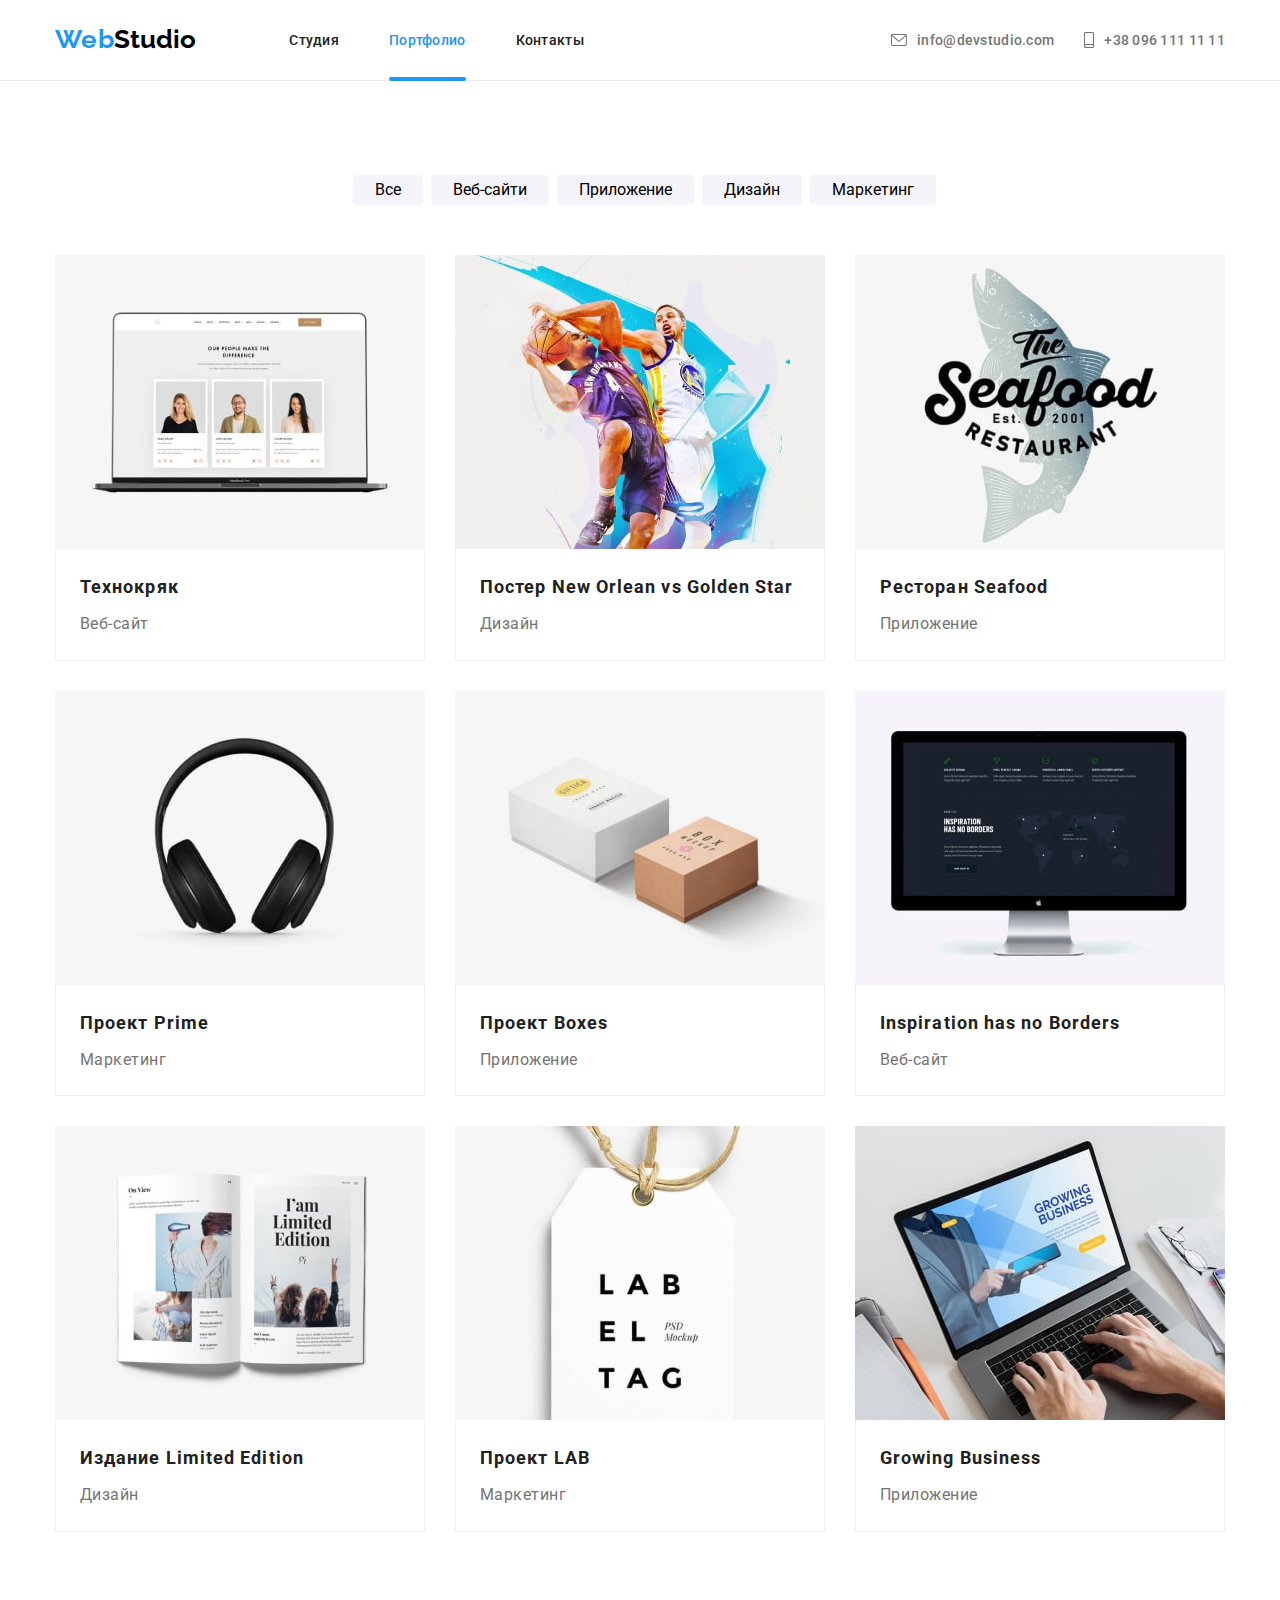
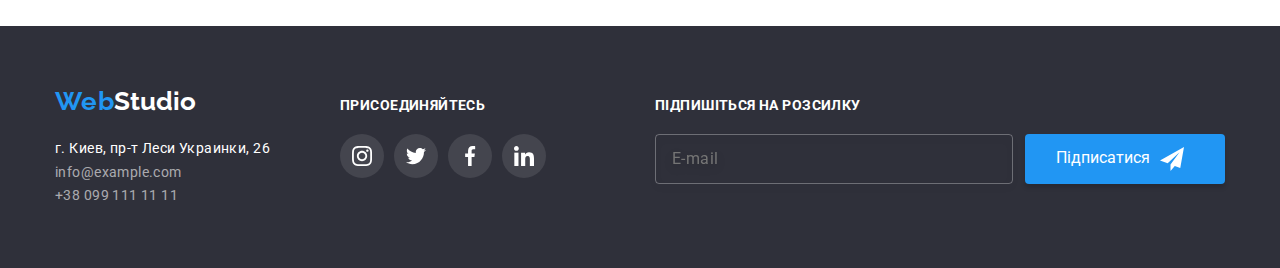
==== portfolio.html @ 8eb4cc72 "7.0" ====
<!DOCTYPE html>
<html lang="en">
  <head>
    <meta charset="UTF-8" />
    <meta http-equiv="X-UA-Compatible" content="IE=edge" />
    <meta name="viewport" content="width=device-width, initial-scale=1.0" />
    <title>Document</title>
    <link
      rel="stylesheet"
      href="https://cdnjs.cloudflare.com/ajax/libs/modern-normalize/1.0.0/modern-normalize.min.css"
    />
    <link rel="stylesheet" href="css/styles.css" />
    <link rel="preconnect" href="https://fonts.googleapis.com" />
    <link rel="preconnect" href="https://fonts.gstatic.com" crossorigin />
    <link
      href="https://fonts.googleapis.com/css2?family=Raleway:wght@700&family=Roboto:wght@400;500;700;900&display=swap"
      rel="stylesheet"
    />
  </head>

  <body>
    <header class="header">
      <div class="header__container header-liner">
        <nav class="nav">
          <a class="logo" href="#"><span class="logo-akcent">Web</span>Studio</a>
          <ul class="nav-list list">
            <li><a class="nav-link" href="./index.html">Студия</a></li>
            <li><a class="nav-link active current" href="./portfolio.html">Портфолио</a></li>
            <li><a class="nav-link" href="">Контакты</a></li>
          </ul>
        </nav>
        <ul class="contact-list">
          <li class="contact-item">
            <a class="contact-link" href="mailto:info@devstudio.com">
              <svg class="contact-icon" width="16" height="12">
                <use href="./images/icons.svg#icon-envelope-hover"></use>
              </svg>
              info@devstudio.com</a
            >
          </li>
          <li class="contact-item">
            <a class="contact-link" href="tel:+380961111111">
              <svg class="contact-icon" width="10" height="16">
                <use href="./images/icons.svg#icon-smartphone"></use>
              </svg>
              +38 096 111 11 11</a
            >
          </li>
        </ul>
      </div>
    </header>
    <main>
      <section class="section">
        <div class="container">
          <ul class="filter">
            <li class="filter-item">
              <button class="filter-btn" type="button">Все</button>
            </li>
            <li class="filter-item">
              <button class="filter-btn" type="button">Веб-сайти</button>
            </li>
            <li class="filter-item">
              <button class="filter-btn" type="button">Приложение</button>
            </li>
            <li class="filter-item">
              <button class="filter-btn" type="button">Дизайн</button>
            </li>
            <li class="filter-item">
              <button class="filter-btn" type="button">Маркетинг</button>
            </li>
          </ul>
          <ul class="portfolio card-set">
            <li class="portfolio-item">
              <a href="" class="portfolio-link">
                <div class="portfolio-photo">
                  <img src="./images/portfolio/port_img_1.jpg" alt="презентація на ноутбуці" width="370" height="294" />
                  <div class="portfolio-hover">
                    <p class="portfolio-hover-text">
                      Ресурс предлагает комплексные предложения с разным уровнем функционала и сервисов. Все это
                      позволит посетителю получить исчерпывающие сведения о компании или частном лице.
                    </p>
                  </div>
                </div>

                <div class="portfolio-text">
                  <h3 class="portfolio-title">Технокряк</h3>
                  <p class="portfolio-subtitle">Веб-сайт</p>
                </div>
              </a>
            </li>
            <li class="portfolio-item">
              <a href="" class="portfolio-link">
                <div class="portfolio-photo">
                  <img src="./images/portfolio/port_img_2.jpg" alt="постер" width="370" height="294" />
                  <div class="portfolio-hover">
                    <p class="portfolio-hover-text">
                      Ресурс предлагает комплексные предложения с разным уровнем функционала и сервисов. Все это
                      позволит посетителю получить исчерпывающие сведения о компании или частном лице.
                    </p>
                  </div>
                </div>
                <!-- <div class="portfolio-hover-text">
                  <p class="qwerty">Ресурс предлагает комплексные предложения с разным уровнем функционала и сервисов. 
                    Все это позволит посетителю получить исчерпывающие сведения о компании или частном лице.
                  </p>
                </div> -->
                <div class="portfolio-text">
                  <h3 class="portfolio-title">Постер New Orlean vs Golden Star</h3>
                  <p class="portfolio-subtitle">Дизайн</p>
                </div>
              </a>
            </li>
            <li class="portfolio-item">
              <a href="" class="portfolio-link">
                <div class="portfolio-photo">
                  <img src="./images/portfolio/port_img_3.jpg" alt="ресторан" width="370" height="294" />
                  <div class="portfolio-hover">
                    <p class="portfolio-hover-text">
                      Ресурс предлагает комплексные предложения с разным уровнем функционала и сервисов. Все это
                      позволит посетителю получить исчерпывающие сведения о компании или частном лице.
                    </p>
                  </div>
                </div>
                <div class="portfolio-text">
                  <h3 class="portfolio-title">Ресторан Seafood</h3>
                  <p class="portfolio-subtitle">Приложение</p>
                </div>
              </a>
            </li>
            <li class="portfolio-item">
              <a href="" class="portfolio-link">
                <div class="portfolio-photo">
                  <img src="./images/portfolio/port_img_4.jpg" alt="наушніки" width="370" height="294" />
                  <div class="portfolio-hover">
                    <p class="portfolio-hover-text">
                      Ресурс предлагает комплексные предложения с разным уровнем функционала и сервисов. Все это
                      позволит посетителю получить исчерпывающие сведения о компании или частном лице.
                    </p>
                  </div>
                </div>
                <div class="portfolio-text">
                  <h3 class="portfolio-title">Проект Prime</h3>
                  <p class="portfolio-subtitle">Маркетинг</p>
                </div>
              </a>
            </li>
            <li class="portfolio-item">
              <a href="" class="portfolio-link">
                <div class="portfolio-photo">
                  <img src="./images/portfolio/port_img_5.jpg" alt="проект" width="370" height="294" />
                  <div class="portfolio-hover">
                    <p class="portfolio-hover-text">
                      Ресурс предлагает комплексные предложения с разным уровнем функционала и сервисов. Все это
                      позволит посетителю получить исчерпывающие сведения о компании или частном лице.
                    </p>
                  </div>
                </div>
                <div class="portfolio-text">
                  <h3 class="portfolio-title">Проект Boxes</h3>
                  <p class="portfolio-subtitle">Приложение</p>
                </div>
              </a>
            </li>
            <li class="portfolio-item">
              <a href="" class="portfolio-link">
                <div class="portfolio-photo">
                  <img src="./images/portfolio/port_img_6.jpg" alt="монітор" width="370" height="294" />
                  <div class="portfolio-hover">
                    <p class="portfolio-hover-text">
                      Ресурс предлагает комплексные предложения с разным уровнем функционала и сервисов. Все это
                      позволит посетителю получить исчерпывающие сведения о компании или частном лице.
                    </p>
                  </div>
                </div>
                <div class="portfolio-text">
                  <h3 class="portfolio-title">Inspiration has no Borders</h3>
                  <p class="portfolio-subtitle">Веб-сайт</p>
                </div>
              </a>
            </li>
            <li class="portfolio-item">
              <a href="" class="portfolio-link">
                <div class="portfolio-photo">
                  <img src="./images/portfolio/port_img_7.jpg" alt="книга" width="370" height="294" />
                  <div class="portfolio-hover">
                    <p class="portfolio-hover-text">
                      Ресурс предлагает комплексные предложения с разным уровнем функционала и сервисов. Все это
                      позволит посетителю получить исчерпывающие сведения о компании или частном лице.
                    </p>
                  </div>
                </div>
                <div class="portfolio-text">
                  <h3 class="portfolio-title">Издание Limited Edition</h3>
                  <p class="portfolio-subtitle">Дизайн</p>
                </div>
              </a>
            </li>
            <li class="portfolio-item">
              <a href="" class="portfolio-link">
                <div class="portfolio-photo">
                  <img src="./images/portfolio/port_img_8.jpg" alt="ярлик" width="370" height="294" />
                  <div class="portfolio-hover">
                    <p class="portfolio-hover-text">
                      Ресурс предлагает комплексные предложения с разным уровнем функционала и сервисов. Все это
                      позволит посетителю получить исчерпывающие сведения о компании или частном лице.
                    </p>
                  </div>
                </div>
                <div class="portfolio-text">
                  <h3 class="portfolio-title">Проект LAB</h3>
                  <p class="portfolio-subtitle">Маркетинг</p>
                </div>
              </a>
            </li>
            <li class="portfolio-item">
              <a href="" class="portfolio-link">
                <div class="portfolio-photo">
                  <img src="./images/portfolio/port_img_9.jpg" alt="друкує на ноутбуці" width="370" height="294" />
                  <div class="portfolio-hover">
                    <p class="portfolio-hover-text">
                      Ресурс предлагает комплексные предложения с разным уровнем функционала и сервисов. Все это
                      позволит посетителю получить исчерпывающие сведения о компании или частном лице.
                    </p>
                  </div>
                </div>
                <div class="portfolio-text">
                  <h3 class="portfolio-title">Growing Business</h3>
                  <p class="portfolio-subtitle">Приложение</p>
                </div>
              </a>
            </li>
          </ul>
        </div>
      </section>
    </main>
    <footer class="footer">
      <div class="container footer-all">
        <div class="">
          <a class="logo logo-white" href="#"><span class="logo-akcent">Web</span>Studio</a>
          <address>
            <ul>
              <li>
                <a
                  class="footer-link"
                  target="_blank"
                  rel="noopener noreferrer"
                  href="https://www.google.com/maps/d/viewer?mid=10uSM3H-mIU3GznYo2szRIEphczw&hl=en_US&ll=50.42732700000001%2C30.538092&z=17"
                  >г. Киев, пр-т Леси Украинки, 26</a
                >
              </li>
              <li><a class="footer-link link-transparency" href="mailto:info@example.com">info@example.com</a></li>
              <li><a class="footer-link link-transparency" href="tel:+380991111111">+38 099 111 11 11</a></li>
            </ul>
          </address>
        </div>
        <div class="footer-soc">
          <h2 class="footer-soc-title">присоединяйтесь</h2>
          <ul class="team-soc-list">
            <li class="team-soc-item">
              <a href="" class="team-soc-link">
                <svg class="team-soc-icon icon-white" width="20" height="20">
                  <use href="./images/icons.svg#icon-team_logo_1"></use>
                </svg>
              </a>
            </li>
            <li class="team-soc-item">
              <a href="" class="team-soc-link">
                <svg class="team-soc-icon icon-white" width="20" height="20">
                  <use href="./images/icons.svg#icon-team_logo_2"></use>
                </svg>
              </a>
            </li>
            <li class="team-soc-item">
              <a href="" class="team-soc-link">
                <svg class="team-soc-icon icon-white" width="20" height="20">
                  <use href="./images/icons.svg#icon-team_logo_3"></use>
                </svg>
              </a>
            </li>
            <li class="team-soc-item">
              <a href="" class="team-soc-link">
                <svg class="team-soc-icon icon-white" width="20" height="20">
                  <use href="./images/icons.svg#icon-team_logo_4"></use>
                </svg>
              </a>
            </li>
          </ul>
        </div>
        <form class="form" action="submin">
          <div class="">
            <h2 class="footer-soc-title">Підпишіться на розсилку</h2>
            <input type="email" name="email" placeholder="E-mail" class="subscribe-email" />
          </div>
          <button type="submit" class="subscribe-btn">
            Підписатися
            <svg class="subscribe-icon" width="24" height="24">
              <use href="./images/icons.svg#icon-send"></use>
            </svg>
          </button>
        </form>
      </div>
    </footer>
  </body>
</html>
---- css/styles.css ----
:root {
  --main-text-color: #757575;
  --additional-text-color: #212121;
  --accent-color: #2196f3;
  --white: #ffffff;
  --card-gap: 30px;
  --card-item: 3;
  --transition: 250ms cubic-bezier(0.4, 0, 0.2, 1);
}
* {
  box-sizing: border-box;
}
/* font-family: 'Raleway', sans-serif; */
/* font-family: 'Roboto', sans-serif; */
body,
html {
  font-family: "Roboto";
  background-color: #ffffff;
  color: var(--main-text-color);
  margin: 0;
  padding: 0;
}

button {
  cursor: pointer;
}

a {
  text-decoration: none;
  font-style: normal;
}

p,
h1,
h2,
h3,
h4,
h5,
h6,
ul {
  margin: 0;
  padding: 0;
}

ul {
  list-style: none;
}

img {
  display: block;
  min-width: 100px;
  height: auto;
}

.card-set {
  display: flex;
  flex-wrap: wrap;
  gap: var(--card-gap);
}

.logo {
  font-family: "Raleway", sans-serif;
  font-weight: 700;
  font-size: 26px;
  text-decoration: none;
  color: #000000;
}

.logo-akcent {
  font-family: "Raleway";
  font-weight: 700;
  font-size: 26px;
  line-height: 1.2;
  letter-spacing: 0.03em;
  color: var(--accent-color);
}

.logo-white {
  color: var(--white);
  margin-bottom: 20px;
  display: block;
}
.container {
  width: 1200px;
  margin: 0 auto;
  padding: 0 15px;
}
.header {
  border-bottom: 1px solid #ececec;
}
.header__container {
  width: 1200px;
  margin: 0 auto;
  padding: 0 15px;
  display: flex;
  justify-content: space-between;
  align-items: center;
}
/* .header-liner {
  width: auto;
  border: 1px solid #ececec;
} */
.nav {
  display: flex;
  align-items: center;
}

.nav-list {
  display: flex;
  justify-content: center;
  gap: 50px;
  margin-left: 93px;
}
.nav-indicator {
  position: absolute;
  bottom: 0;
  width: 48px;
  height: 4px;
  border-radius: 2px;
  background-color: #2196f3;
  opacity: 0;
}
.nav-item {
  position: relative;
  display: flex;
  justify-content: center;
}
.nav-link {
  font-weight: 500;
  font-size: 14px;
  line-height: 1.15;
  letter-spacing: 0.02em;
  color: var(--additional-text-color);
  padding: 32px 0;
  display: flex;
  transition: color 250ms cubic-bezier(0.4, 0, 0.2, 1);
  position: relative;
}
.current::after {
  content: "";
  position: absolute;
  bottom: -1px;
  left: 0;
  width: 100%;
  height: 4px;

  background-color: var(--accent-color);
  border-radius: 2px;
}

/* transition: background 2500ms cubic-bezier(0.4, 0, 0.2, 1); */
/* .nav-link:hover, */
/* .nav-link:focus .nav-indicator {
}
.nav-item:focus .nav-indicator {
  background: red;
} */
/* .nav-item:hover .nav-indicator {
  opacity: 1;
  transition: opacity 2500ms cubic-bezier(0.4, 0, 0.2, 1);
} */

.contact-list {
  display: flex;
  justify-content: flex-end;
  gap: var(--card-gap);
}
/* .contact {
  display: flex;
} */
.benefits-list {
  display: flex;
  justify-content: space-between;
  /* margin-bottom: 94px; */
}
.section {
  padding: 94px 0;
}
.benefits-item {
  width: 270px;
  /* height: 101px; */
}
.contact-link {
  font-weight: 500;
  font-size: 14px;
  line-height: 1.15;
  letter-spacing: 0.02em;
  color: var(--main-text-color);
  padding: 32px 0;
  display: flex;
  align-items: center;
  transition: color 250ms cubic-bezier(0.4, 0, 0.2, 1);
}
.contact-icon {
  fill: #757575;
  margin-right: 10px;
  transition: fill 250ms cubic-bezier(0.4, 0, 0.2, 1);
}
.contact-item {
  display: flex;
  align-items: center;
}
.active {
  color: var(--accent-color);
  opacity: 1;
}
.contact-link:hover,
.contact-link:focus {
  color: var(--accent-color);
}
.contact-link:hover .contact-icon,
.contact-link:focus .contact-icon {
  fill: var(--accent-color);
}
.nav-link:hover,
.nav-link:focus,
.footer-link:hover,
.footer-link:focus {
  color: var(--accent-color);
}

.button {
  background-color: var(--accent-color);
  color: var(--white);
  font-style: normal;
  font-weight: 700;
  font-size: 16px;
  line-height: 1.9;
  align-items: center;
  text-align: center;
  letter-spacing: 0.06em;
  border-radius: 4px;
  border: 0;
  margin: 0 auto;
  padding: 10px 32px;
  display: flex;
  transition: background-color 250ms cubic-bezier(0.4, 0, 0.2, 1);
}
.button:hover,
.button:focus {
  background-color: #188ce8;
}
.filter-btn {
  border: none;
  background-color: #f5f4fa;
  color: #000000;
  border-radius: 4px;
  font-size: 16px;
  padding: 6px 22px;
  transition: 250ms cubic-bezier(0.4, 0, 0.2, 1);
}
.filter-item:not(:last-child) {
  margin-right: 8px;
}
/* .filter-btn-active {
  border: none;
  background-color: var(--accent-color);
  color: var(--white);
  border-radius: 4px;
  font-size: 16px;
  padding: 6px 22px;
} */
.filter-btn:hover,
.filter-btn:focus {
  background-color: var(--accent-color);
  border: none;
  color: var(--white);
  box-shadow: 0px 3px 1px rgba(0, 0, 0, 0.1), 0px 1px 2px rgba(0, 0, 0, 0.08), 0px 2px 2px rgba(0, 0, 0, 0.12);
}
.hero {
  max-width: 1600px;
  height: 600px;
  margin-left: auto;
  margin-right: auto;
  /* background-color: #2f303a; */
  background-image: linear-gradient(rgba(47, 48, 58, 0.4), rgba(47, 48, 58, 0.4)), url(../images/hero.jpg);
  padding: 200px 0;
  background-repeat: no-repeat;
  background-position: center;
  background-size: cover;
}
.hero-title {
  font-weight: 900;
  font-size: 44px;
  line-height: 1.36;
  text-align: center;
  letter-spacing: 0.06em;
  text-transform: uppercase;
  color: var(--white);
  margin-bottom: 30px;
}
.filter {
  font-weight: 500;
  font-size: 16px;
  line-height: 1.62;
  letter-spacing: 0.03em;
  color: var(--additional-text-color);
  display: flex;
  justify-content: center;
  margin-left: 8px;
  margin-bottom: 50px;
}

.benefits-background {
  width: 270px;
  height: 120px;
  background-color: #f5f4fa;
  margin-bottom: 30px;
  display: flex;
  align-items: center;
  justify-content: center;
}

.title {
  font-weight: 700;
  font-size: 14px;
  line-height: 1.14;
  letter-spacing: 0.03em;
  text-transform: uppercase;
  color: var(--additional-text-color);
  margin-bottom: 10px;
}
.benefits-icon {
  display: flex;
  align-items: center;
  justify-content: center;
}
.benefits-list .text {
  /* font-weight: 400; */
  font-size: 14px;
  line-height: 1.71;
  letter-spacing: 0.03em;
  color: var(--main-text-color);
}
/* заголовки першої сторінки */
.team {
  background-color: #f5f4fa;
  /* padding: 94px 0; */
}
.description-list {
  justify-content: space-between;
}
.description {
  /* margin-bottom: 80px; */
  padding-top: 0;
}

.image-bloc {
  position: relative;
}
.description-subtitle {
  position: absolute;
  bottom: 0;
  width: 370px;
  height: 70px;
  background-color: rgb(47, 48, 58, 0.8);
  display: flex;
  justify-content: center;
  align-items: center;
}
.description-text {
  color: var(--white);
  font-weight: 700;
  font-size: 14px;
  line-height: 16px;
  letter-spacing: 0.03em;
  text-transform: uppercase;
}
.subtitle {
  font-weight: 700;
  font-size: 36px;
  line-height: 1.16;
  text-align: center;
  letter-spacing: 0.03em;
  color: var(--additional-text-color);
  margin-bottom: 50px;
}
.team-list {
  justify-content: center;
}
.team-item {
  width: 270px;
  box-shadow: 0px 1px 3px rgba(0, 0, 0, 0.12), 0px 1px 1px rgba(0, 0, 0, 0.14), 0px 2px 1px rgba(0, 0, 0, 0.2);
  border-radius: 0px 0px 4px 4px;
}
.team-text {
  background-color: #ffffff;
  padding: 30px 0;
  text-align: center;
  /* display: flex;
  flex-direction: column;
  align-items: center; */
}
.team-name {
  font-weight: 500;
  font-size: 16px;
  line-height: 1.19;
  letter-spacing: 0.03em;
  color: var(--additional-text-color);
  margin-bottom: 10px;
}
.team-member-decription {
  font-size: 16px;
  line-height: 1.19;
  letter-spacing: 0.03em;
  color: var(--main-text-color);
  margin-bottom: 16px;
}
.team-soc-list {
  display: flex;
  justify-content: center;
}
.team-soc-item + .team-soc-item {
  margin-left: 10px;
}
.team-soc-link {
  width: 44px;
  height: 44px;
  border-radius: 50%;
  background-color: #fff;
  display: flex;
  align-items: center;
  justify-content: center;
  transition: background-color 250ms cubic-bezier(0.4, 0, 0.2, 1);
}
.team-soc-icon {
  fill: #afb1b8;
  transition: fill 250ms cubic-bezier(0.4, 0, 0.2, 1);
}
.team-soc-link:hover,
.team-soc-link:focus {
  background-color: var(--accent-color);
}
.team-soc-link:hover .team-soc-icon,
.team-soc-link:focus .team-soc-icon {
  fill: #fff;
}
/* .client-link { */
/* width: 170px;
  height: 92px; */
/* border: 1px; */
/* background-color: tomato; */
/* display: flex;
  align-items: center;
  justify-content: center; */

.client-link {
  width: 170px;
  /* padding: 16px 32px; */
  height: 92px;
  border: 1px solid #afb1b8;
  border-radius: 4px;
  box-sizing: border-box;
  display: flex;
  align-items: center;
  justify-content: center;
  transition: border 250ms cubic-bezier(0.4, 0, 0.2, 1);
  /* transition-property: ; */
}

.client-list {
  display: flex;
  justify-content: center;
  align-content: center;
}

.client-icon {
  fill: #afb1b8;
  transition: fill 250ms cubic-bezier(0.4, 0, 0.2, 1);
}

.client-item + .client-item {
  margin-left: 30px;
}

.client-link:hover,
.client-link:focus {
  border: 1px solid var(--accent-color);
}
.client-link:hover .client-icon,
.client-link:focus .client-icon {
  fill: #2196f3;
}

.portfolio-item {
  width: 370px;
  /* transition: 250ms cubic-bezier(0.4, 0, 0.2, 1); */
}
.portfolio-link {
  display: block;
  transition: box-shadow 250ms cubic-bezier(0.4, 0, 0.2, 1);
}
.portfolio-photo {
  position: relative;
  overflow: hidden;
}
.portfolio-hover {
  position: absolute;
  transform: translateY(0px);
  width: 370px;
  height: 294px;
  background-color: rgba(33, 150, 243, 0.9);
  display: flex;
  align-items: center;
  text-align: center;
  transition: transform 250ms cubic-bezier(0.4, 0, 0.2, 1);
}
.portfolio-link:hover .portfolio-hover,
.portfolio-link:focus .portfolio-hover {
  transform: translateY(-294px);
}

.portfolio-link:hover,
.portfolio-link:focus {
  box-shadow: 0px 1px 1px rgba(0, 0, 0, 0.12), 0px 4px 4px rgba(0, 0, 0, 0.06), 1px 4px 6px rgba(0, 0, 0, 0.16);
}
/* .portfolio-hover {
  position: absolute;
  transform: translateY(294px);
  width: 370px;
  height: 294px;
  background-color: rgba(33, 150, 243, 0.9);
  display: flex;
  align-items: center;
  text-align: center;
  /* padding: 63px 24px; */
/* transition: transform 250ms cubic-bezier(0.4, 0, 0.2, 1);
}*/

.portfolio-hover-text {
  font-style: normal;
  font-weight: 400;
  font-size: 18px;
  line-height: 1.56;
  letter-spacing: 0.03em;
  color: #ffffff;
  position: absolute;
  /* top: 50%;
  left: 0%; */
  width: 100%;
  height: 294px;
  display: flex;
  justify-content: center;
  align-items: center;

  /* font-style: normal;
  font-weight: 400;
  font-size: 18px;
  line-height: 1.56;
  letter-spacing: 0.03em;
  position: absolute;
  top: 0%;
  left: 0%;
  width: 100%;
  height: 294px;
  display: flex;
  justify-content: center;
  align-items: center; */
}

.portfolio-text {
  background-color: #ffffff;
  padding: 20px 24px;
  /* display: flex;
  flex-direction: column; */
  border: 1px solid #eeeeee;
  border-top: none;
}
.portfolio-title {
  font-weight: 700;
  font-size: 18px;
  line-height: 2;
  letter-spacing: 0.06em;
  color: var(--additional-text-color);
  margin-bottom: 4px;
}
.portfolio-subtitle {
  font-size: 16px;
  line-height: 1.9;
  letter-spacing: 0.03em;
  color: var(--main-text-color);
}
.footer-link {
  color: var(--white);
  font-style: normal;
  font-size: 14px;
  line-height: 1.7;
  letter-spacing: 0.03em;
  transition: 250ms cubic-bezier(0.4, 0, 0.2, 1);
}

/* border : 1px solid #000000; */

.footer-all {
  display: flex;
  align-items: baseline;
}
.footer-soc {
  display: flex;
  margin-left: 70px;
  margin-right: 70px;
  flex-direction: column;
}
.footer-soc-title {
  font-weight: 700;
  font-size: 14px;
  line-height: 1.14;
  letter-spacing: 0.03em;
  color: var(--white);
  margin-bottom: 20px;
  text-transform: uppercase;
  display: block;
}
.team-soc-link {
  background-color: rgba(255, 255, 255, 0.1);
}
.icon-white {
  fill: #fff;
}
.link-transparency {
  color: rgba(255, 255, 255, 0.6);
  margin-top: 9px;
}
.footer {
  background-color: #2f303a;
  text-decoration: none;
  padding: 60px 0;
}
.form {
  display: flex;
  align-items: flex-end;
  margin-left: auto;
}
.submin {
  display: flex;
}
.subscribe-email {
  font-size: 16px;
  line-height: 1.25;
  width: 358px;
  height: 50px;
  /* display: flex;
  align-items: center; */
  letter-spacing: 0.03em;
  color: rgba(255, 255, 255, 0.6);
  border: 1px solid rgba(255, 255, 255, 0.3);
  filter: drop-shadow(0px 4px 4px rgba(0, 0, 0, 0.15));
  border-radius: 4px;
  padding: 14px 0;
  padding-left: 16px;
  background: transparent;
  display: flex;
  align-items: flex-end;
}
.subscribe-btn {
  height: 50px;
  width: 200px;
  background-color: #2196f3;
  box-shadow: 0px 4px 4px rgba(0, 0, 0, 0.15);
  border-radius: 4px;
  border: none;
  /* padding-left: 29px;
  padding: 10px; */
  color: var(--white);
  margin-left: 12px;
  display: flex;
  align-items: center;
  justify-content: center;
}
.subscribe-icon {
  margin: 13px 10px;
}
/* .footer-link-text {
  color: var(--white);
  font-style: normal;
  font-size: 14px;
  line-height: 1.7;
  letter-spacing: 0.03em;
  text-shadow: #000 0px 0px 1px;
} */

.visually-hidden {
  /* visibility: hidden; */
  display: none;
}
.is-hidden {
  opacity: 0;
  visibility: hidden;
  pointer-events: none;
}
.backdrop {
  position: fixed;
  top: 0;
  left: 0;
  width: 100%;
  height: 100%;
  background-color: rgba(0, 0, 0, 0.2);
  transition: opacity 250ms cubic-bezier(0.4, 0, 0.2, 1);
}
/* .backdrop.is-hidden .modal {
  transform: translate(-50%, -50%) scale(0) rotate(-180deg);
} */
.modal {
  position: absolute;
  width: 528px;
  min-height: 581px;
  background-color: #fff;
  top: 50%;
  left: 50%;
  transform: translate(-50%, -50%) scale(1) rotate(0);
  transition: 250ms cubic-bezier(0.4, 0, 0.2, 1);
  border-radius: 4px;
  padding: 40px;
}
.modal-button {
  position: absolute;
  top: 10px;
  right: 10px;
  width: 30px;
  height: 30px;
  border-radius: 50%;
  border: 1px solid rgba(0, 0, 0, 0.1);
  background-color: transparent;
  outline: none;
  display: flex;
  justify-content: center;
  align-items: center;
  transition: border-color 250ms cubic-bezier(0.4, 0, 0.2, 1);
}
/* .modal-button:hover,
.modal-button:focus {
  border-color: var(--accent-color);
} */
.modal-button-icon {
  fill: #000000;
  transition: fill 250ms cubic-bezier(0.4, 0, 0.2, 1);
}

.modal-button:hover .modal-button-icon,
.modal-button:focus .modal-button-icon {
  fill: var(--accent-color);
}

/* .modal-navigation {
  display: flex;
  justify-content: flex-end;
} */
.modal-title {
  font-weight: 700;
  font-size: 20px;
  line-height: 1.15;
  letter-spacing: 0.03em;
  color: #212121;
  text-align: center;
  margin-bottom: 20px;
}
/* .modal-field {
  margin-bottom: 10px;
} */
.input-wrap {
  position: relative;
  margin: 4px 0 10px 0;
}
.modal-input {
  width: 100%;
  height: 40px;
  border: 1px solid rgba(33, 33, 33, 0.2);
  border-radius: 4px;
  outline: none;
  transition: 250ms cubic-bezier(0.4, 0, 0.2, 1);
  padding-left: 30px;
}
.modal-input:hover,
.modal-input:focus {
  border-color: var(--accent-color);
}
.modal-input:hover + .input-icon,
.modal-input:focus + .input-icon {
  fill: var(--accent-color);
}
.input-icon {
  position: absolute;
  left: 8px;
  top: 50%;
  transform: translateY(-50%);
  transition: 250ms cubic-bezier(0.4, 0, 0.2, 1);
}
.modal-label {
  font-size: 12px;
  line-height: 1.16;
  color: var(--main-text-color);
  display: block;
}
.modal-comment {
  height: 120px;
  width: 100%;
  border: 1px solid #999999;
  border-radius: 4px;
  resize: none;
  outline: none;
  padding: 12px 16px;
  margin: 4px 0 20px 0;
  transition: 250ms cubic-bezier(0.4, 0, 0.2, 1);
}
.modal-comment:hover,
.modal-comment:focus {
  border: 1px solid var(--accent-color);
}
.modal-comment::placeholder {
  color: rgba(117, 117, 117, 0.5);
}

.modal-privacy {
  position: relative;
  margin-bottom: 30px;
}

.check-text span {
  width: 16px;
  height: 15px;
  border: 2px solid #303030;
  border-radius: 2px;
  display: block;
  margin-right: 5px;
  display: flex;
  align-items: center;
  justify-content: center;
  transition: background-color 250ms cubic-bezier(0.4, 0, 0.2, 1), fill 250ms cubic-bezier(0.4, 0, 0.2, 1);
}
.check-text span:hover {
  background-color: var(--accent-color);
  border: none;
}

#user-check:focus + label span {
  background-color: var(--accent-color);
  border: none;
}
#user-check {
  transition: background-color 250ms cubic-bezier(0.4, 0, 0.2, 1), fill 250ms cubic-bezier(0.4, 0, 0.2, 1);
  position: absolute;
}

.check-icon {
  fill: transparent;
}
/* .check-icon:focus-visible {
  border: rgba(117, 117, 117, 0.5) solid red;
} */
/* .modal-check .check-icon:focus {
  fill: #fff;
} */
.modal-check:checked + .check-text span {
  background-color: var(--accent-color);
  border: none;
}
.modal-check:checked + .check-text .check-icon {
  fill: #fff;
}
.check-text {
  display: flex;
  align-items: center;
  justify-content: center;
}
.modal-check {
  width: 0;
  height: 0;
}
.modal-check-text {
  font-weight: 400;
  font-size: 14px;
  line-height: 1.71;
  letter-spacing: 0.03em;
}
.modal-check-link {
  display: block;
  color: var(--accent-color);
  border-bottom: 1px solid var(--accent-color);
  font-weight: 400;
  font-size: 14px;
  /* line-height: 1.71; */
  letter-spacing: 0.03em;
}

/* .modal-submit {
} */
.modal-submit-button {
  width: 200px;
  height: 50px;
  background-color: var(--accent-color);
  color: #ffffff;
  border: none;
  border-radius: 4px;
  display: block;
  margin: 0 auto;
  box-shadow: 0px 4px 4px rgba(0, 0, 0, 0.15);
  transition: background-color 250ms cubic-bezier(0.4, 0, 0.2, 1);
  font-style: normal;
  font-weight: 700;
  font-size: 16px;
  line-height: 1.88;
}
.modal-submit-button:hover,
.modal-submit-button:focus {
  background-color: #188ce8;
}
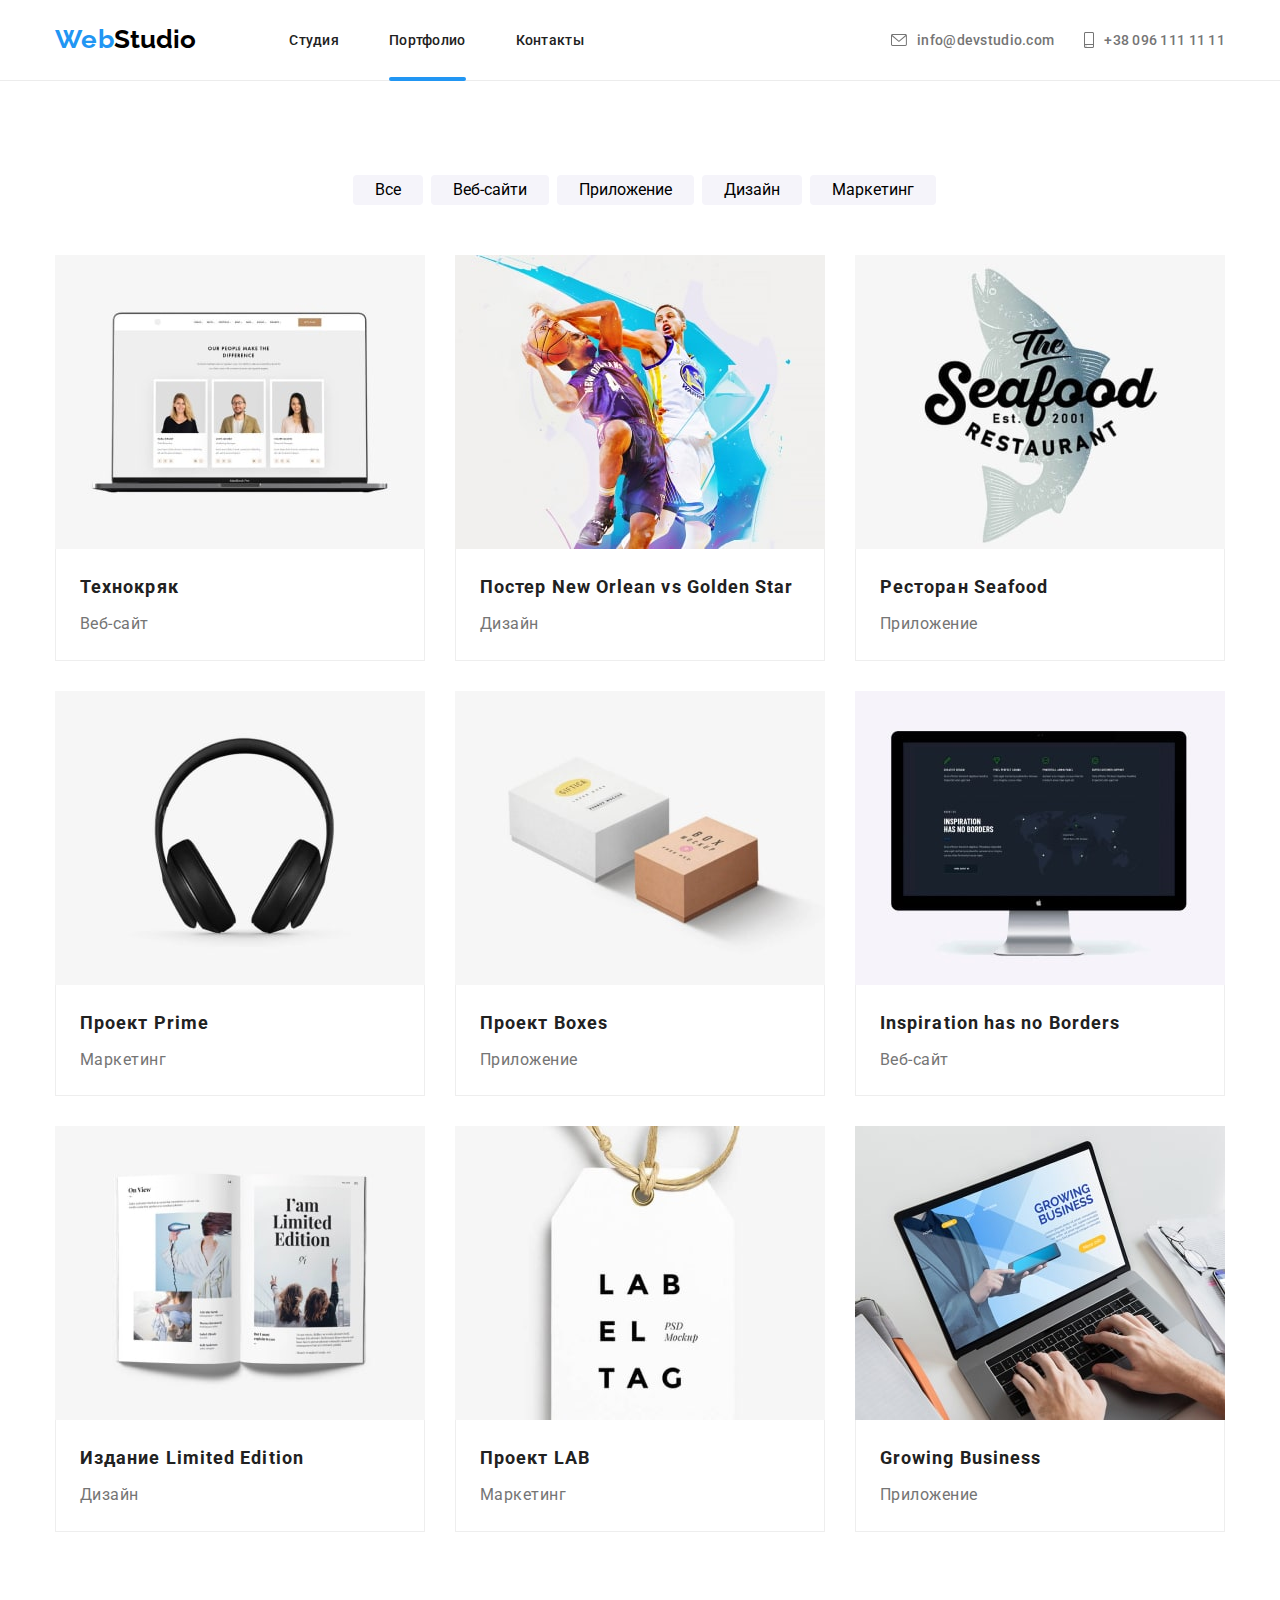
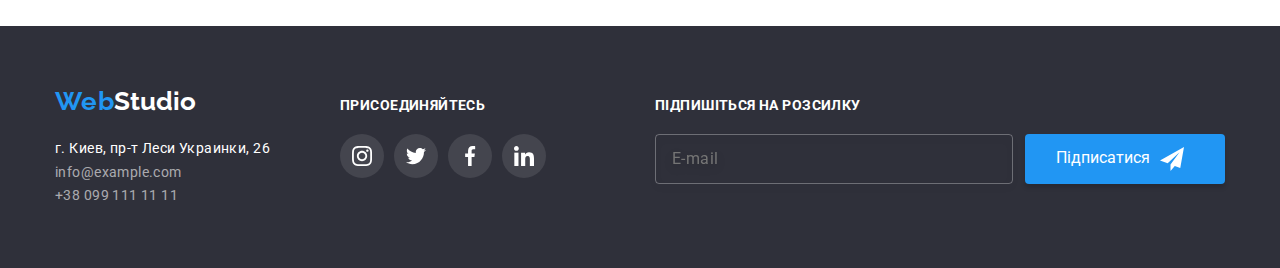
==== commit 604e5ed4: "BEM" ====
--- a/portfolio.html
+++ b/portfolio.html
@@ -17,30 +17,31 @@
       rel="stylesheet"
     />
   </head>
-
   <body>
     <header class="header">
-      <div class="header__container header-liner">
+      <div class="header__container">
         <nav class="nav">
-          <a class="logo" href="#"><span class="logo-akcent">Web</span>Studio</a>
-          <ul class="nav-list list">
-            <li><a class="nav-link" href="./index.html">Студия</a></li>
-            <li><a class="nav-link active current" href="./portfolio.html">Портфолио</a></li>
-            <li><a class="nav-link" href="">Контакты</a></li>
+          <a class="nav__logo" href="#"><span class="nav__logo--akcent">Web</span>Studio</a>
+<ul class="nav__list">
+            <li class="nav__item">
+              <a class="nav__link" href="./index.html">Студия</a>
+            </li>
+            <li class="nav__item active current"><a class="nav__link" href="./portfolio.html">Портфолио</a></li>
+            <li class="nav__item"><a class="nav__link" href="">Контакты</a></li>
           </ul>
         </nav>
         <ul class="contact-list">
-          <li class="contact-item">
-            <a class="contact-link" href="mailto:info@devstudio.com">
-              <svg class="contact-icon" width="16" height="12">
+          <li class="contact-list__item">
+            <a class="contact-list__link" href="mailto:info@devstudio.com">
+              <svg class="contact-list__icon" width="16" height="12">
                 <use href="./images/icons.svg#icon-envelope-hover"></use>
               </svg>
               info@devstudio.com</a
             >
           </li>
-          <li class="contact-item">
-            <a class="contact-link" href="tel:+380961111111">
-              <svg class="contact-icon" width="10" height="16">
+          <li class="contact-list__item">
+            <a class="contact-list__link" href="tel:+380961111111">
+              <svg class="contact-list__icon" width="10" height="16">
                 <use href="./images/icons.svg#icon-smartphone"></use>
               </svg>
               +38 096 111 11 11</a
@@ -53,29 +54,29 @@
       <section class="section">
         <div class="container">
           <ul class="filter">
-            <li class="filter-item">
-              <button class="filter-btn" type="button">Все</button>
-            </li>
-            <li class="filter-item">
-              <button class="filter-btn" type="button">Веб-сайти</button>
-            </li>
-            <li class="filter-item">
-              <button class="filter-btn" type="button">Приложение</button>
-            </li>
-            <li class="filter-item">
-              <button class="filter-btn" type="button">Дизайн</button>
-            </li>
-            <li class="filter-item">
-              <button class="filter-btn" type="button">Маркетинг</button>
+            <li class="filter__item">
+              <button class="filter__btn" type="button">Все</button>
+            </li>
+            <li class="filter__item">
+              <button class="filter__btn" type="button">Веб-сайти</button>
+            </li>
+            <li class="filter__item">
+              <button class="filter__btn" type="button">Приложение</button>
+            </li>
+            <li class="filter__item">
+              <button class="filter__btn" type="button">Дизайн</button>
+            </li>
+            <li class="filter__item">
+              <button class="filter__btn" type="button">Маркетинг</button>
             </li>
           </ul>
           <ul class="portfolio card-set">
-            <li class="portfolio-item">
-              <a href="" class="portfolio-link">
+            <li class="portfolio__item">
+              <a href="" class="portfolio__link">
                 <div class="portfolio-photo">
                   <img src="./images/portfolio/port_img_1.jpg" alt="презентація на ноутбуці" width="370" height="294" />
-                  <div class="portfolio-hover">
-                    <p class="portfolio-hover-text">
+                  <div class="portfolio-photo__hover">
+                    <p class="portfolio-photo__hover__text">
                       Ресурс предлагает комплексные предложения с разным уровнем функционала и сервисов. Все это
                       позволит посетителю получить исчерпывающие сведения о компании или частном лице.
                     </p>
@@ -83,17 +84,17 @@
                 </div>
 
                 <div class="portfolio-text">
-                  <h3 class="portfolio-title">Технокряк</h3>
-                  <p class="portfolio-subtitle">Веб-сайт</p>
-                </div>
-              </a>
-            </li>
-            <li class="portfolio-item">
-              <a href="" class="portfolio-link">
+                  <h3 class="portfolio-text_title">Технокряк</h3>
+                  <p class="portfolio-text__subtitle">Веб-сайт</p>
+                </div>
+              </a>
+            </li>
+            <li class="portfolio__item">
+              <a href="" class="portfolio__link">
                 <div class="portfolio-photo">
                   <img src="./images/portfolio/port_img_2.jpg" alt="постер" width="370" height="294" />
-                  <div class="portfolio-hover">
-                    <p class="portfolio-hover-text">
+                  <div class="portfolio-photo__hover">
+                    <p class="portfolio-photo__hover__text">
                       Ресурс предлагает комплексные предложения с разным уровнем функционала и сервисов. Все это
                       позволит посетителю получить исчерпывающие сведения о компании или частном лице.
                     </p>
@@ -105,127 +106,127 @@
                   </p>
                 </div> -->
                 <div class="portfolio-text">
-                  <h3 class="portfolio-title">Постер New Orlean vs Golden Star</h3>
-                  <p class="portfolio-subtitle">Дизайн</p>
-                </div>
-              </a>
-            </li>
-            <li class="portfolio-item">
-              <a href="" class="portfolio-link">
+                  <h3 class="portfolio-text_title">Постер New Orlean vs Golden Star</h3>
+                  <p class="portfolio-text__subtitle">Дизайн</p>
+                </div>
+              </a>
+            </li>
+            <li class="portfolio__item">
+              <a href="" class="portfolio__link">
                 <div class="portfolio-photo">
                   <img src="./images/portfolio/port_img_3.jpg" alt="ресторан" width="370" height="294" />
-                  <div class="portfolio-hover">
-                    <p class="portfolio-hover-text">
-                      Ресурс предлагает комплексные предложения с разным уровнем функционала и сервисов. Все это
-                      позволит посетителю получить исчерпывающие сведения о компании или частном лице.
-                    </p>
-                  </div>
-                </div>
-                <div class="portfolio-text">
-                  <h3 class="portfolio-title">Ресторан Seafood</h3>
-                  <p class="portfolio-subtitle">Приложение</p>
-                </div>
-              </a>
-            </li>
-            <li class="portfolio-item">
-              <a href="" class="portfolio-link">
+                  <div class="portfolio-photo__hover">
+                    <p class="portfolio-photo__hover__text">
+                      Ресурс предлагает комплексные предложения с разным уровнем функционала и сервисов. Все это
+                      позволит посетителю получить исчерпывающие сведения о компании или частном лице.
+                    </p>
+                  </div>
+                </div>
+                <div class="portfolio-text">
+                  <h3 class="portfolio-text_title">Ресторан Seafood</h3>
+                  <p class="portfolio-text__subtitle">Приложение</p>
+                </div>
+              </a>
+            </li>
+            <li class="portfolio__item">
+              <a href="" class="portfolio__link">
                 <div class="portfolio-photo">
                   <img src="./images/portfolio/port_img_4.jpg" alt="наушніки" width="370" height="294" />
-                  <div class="portfolio-hover">
-                    <p class="portfolio-hover-text">
-                      Ресурс предлагает комплексные предложения с разным уровнем функционала и сервисов. Все это
-                      позволит посетителю получить исчерпывающие сведения о компании или частном лице.
-                    </p>
-                  </div>
-                </div>
-                <div class="portfolio-text">
-                  <h3 class="portfolio-title">Проект Prime</h3>
-                  <p class="portfolio-subtitle">Маркетинг</p>
-                </div>
-              </a>
-            </li>
-            <li class="portfolio-item">
-              <a href="" class="portfolio-link">
+                  <div class="portfolio-photo__hover">
+                    <p class="portfolio-photo__hover__text">
+                      Ресурс предлагает комплексные предложения с разным уровнем функционала и сервисов. Все это
+                      позволит посетителю получить исчерпывающие сведения о компании или частном лице.
+                    </p>
+                  </div>
+                </div>
+                <div class="portfolio-text">
+                  <h3 class="portfolio-text_title">Проект Prime</h3>
+                  <p class="portfolio-text__subtitle">Маркетинг</p>
+                </div>
+              </a>
+            </li>
+            <li class="portfolio__item">
+              <a href="" class="portfolio__link">
                 <div class="portfolio-photo">
                   <img src="./images/portfolio/port_img_5.jpg" alt="проект" width="370" height="294" />
-                  <div class="portfolio-hover">
-                    <p class="portfolio-hover-text">
-                      Ресурс предлагает комплексные предложения с разным уровнем функционала и сервисов. Все это
-                      позволит посетителю получить исчерпывающие сведения о компании или частном лице.
-                    </p>
-                  </div>
-                </div>
-                <div class="portfolio-text">
-                  <h3 class="portfolio-title">Проект Boxes</h3>
-                  <p class="portfolio-subtitle">Приложение</p>
-                </div>
-              </a>
-            </li>
-            <li class="portfolio-item">
-              <a href="" class="portfolio-link">
+                  <div class="portfolio-photo__hover">
+                    <p class="portfolio-photo__hover__text">
+                      Ресурс предлагает комплексные предложения с разным уровнем функционала и сервисов. Все это
+                      позволит посетителю получить исчерпывающие сведения о компании или частном лице.
+                    </p>
+                  </div>
+                </div>
+                <div class="portfolio-text">
+                  <h3 class="portfolio-text_title">Проект Boxes</h3>
+                  <p class="portfolio-text__subtitle">Приложение</p>
+                </div>
+              </a>
+            </li>
+            <li class="portfolio__item">
+              <a href="" class="portfolio__link">
                 <div class="portfolio-photo">
                   <img src="./images/portfolio/port_img_6.jpg" alt="монітор" width="370" height="294" />
-                  <div class="portfolio-hover">
-                    <p class="portfolio-hover-text">
-                      Ресурс предлагает комплексные предложения с разным уровнем функционала и сервисов. Все это
-                      позволит посетителю получить исчерпывающие сведения о компании или частном лице.
-                    </p>
-                  </div>
-                </div>
-                <div class="portfolio-text">
-                  <h3 class="portfolio-title">Inspiration has no Borders</h3>
-                  <p class="portfolio-subtitle">Веб-сайт</p>
-                </div>
-              </a>
-            </li>
-            <li class="portfolio-item">
-              <a href="" class="portfolio-link">
+                  <div class="portfolio-photo__hover">
+                    <p class="portfolio-photo__hover__text">
+                      Ресурс предлагает комплексные предложения с разным уровнем функционала и сервисов. Все это
+                      позволит посетителю получить исчерпывающие сведения о компании или частном лице.
+                    </p>
+                  </div>
+                </div>
+                <div class="portfolio-text">
+                  <h3 class="portfolio-text_title">Inspiration has no Borders</h3>
+                  <p class="portfolio-text__subtitle">Веб-сайт</p>
+                </div>
+              </a>
+            </li>
+            <li class="portfolio__item">
+              <a href="" class="portfolio__link">
                 <div class="portfolio-photo">
                   <img src="./images/portfolio/port_img_7.jpg" alt="книга" width="370" height="294" />
-                  <div class="portfolio-hover">
-                    <p class="portfolio-hover-text">
-                      Ресурс предлагает комплексные предложения с разным уровнем функционала и сервисов. Все это
-                      позволит посетителю получить исчерпывающие сведения о компании или частном лице.
-                    </p>
-                  </div>
-                </div>
-                <div class="portfolio-text">
-                  <h3 class="portfolio-title">Издание Limited Edition</h3>
-                  <p class="portfolio-subtitle">Дизайн</p>
-                </div>
-              </a>
-            </li>
-            <li class="portfolio-item">
-              <a href="" class="portfolio-link">
+                  <div class="portfolio-photo__hover">
+                    <p class="portfolio-photo__hover__text">
+                      Ресурс предлагает комплексные предложения с разным уровнем функционала и сервисов. Все это
+                      позволит посетителю получить исчерпывающие сведения о компании или частном лице.
+                    </p>
+                  </div>
+                </div>
+                <div class="portfolio-text">
+                  <h3 class="portfolio-text_title">Издание Limited Edition</h3>
+                  <p class="portfolio-text__subtitle">Дизайн</p>
+                </div>
+              </a>
+            </li>
+            <li class="portfolio__item">
+              <a href="" class="portfolio__link">
                 <div class="portfolio-photo">
                   <img src="./images/portfolio/port_img_8.jpg" alt="ярлик" width="370" height="294" />
-                  <div class="portfolio-hover">
-                    <p class="portfolio-hover-text">
-                      Ресурс предлагает комплексные предложения с разным уровнем функционала и сервисов. Все это
-                      позволит посетителю получить исчерпывающие сведения о компании или частном лице.
-                    </p>
-                  </div>
-                </div>
-                <div class="portfolio-text">
-                  <h3 class="portfolio-title">Проект LAB</h3>
-                  <p class="portfolio-subtitle">Маркетинг</p>
-                </div>
-              </a>
-            </li>
-            <li class="portfolio-item">
-              <a href="" class="portfolio-link">
+                  <div class="portfolio-photo__hover">
+                    <p class="portfolio-photo__hover__text">
+                      Ресурс предлагает комплексные предложения с разным уровнем функционала и сервисов. Все это
+                      позволит посетителю получить исчерпывающие сведения о компании или частном лице.
+                    </p>
+                  </div>
+                </div>
+                <div class="portfolio-text">
+                  <h3 class="portfolio-text_title">Проект LAB</h3>
+                  <p class="portfolio-text__subtitle">Маркетинг</p>
+                </div>
+              </a>
+            </li>
+            <li class="portfolio__item">
+              <a href="" class="portfolio__link">
                 <div class="portfolio-photo">
                   <img src="./images/portfolio/port_img_9.jpg" alt="друкує на ноутбуці" width="370" height="294" />
-                  <div class="portfolio-hover">
-                    <p class="portfolio-hover-text">
-                      Ресурс предлагает комплексные предложения с разным уровнем функционала и сервисов. Все это
-                      позволит посетителю получить исчерпывающие сведения о компании или частном лице.
-                    </p>
-                  </div>
-                </div>
-                <div class="portfolio-text">
-                  <h3 class="portfolio-title">Growing Business</h3>
-                  <p class="portfolio-subtitle">Приложение</p>
+                  <div class="portfolio-photo__hover">
+                    <p class="portfolio-photo__hover__text">
+                      Ресурс предлагает комплексные предложения с разным уровнем функционала и сервисов. Все это
+                      позволит посетителю получить исчерпывающие сведения о компании или частном лице.
+                    </p>
+                  </div>
+                </div>
+                <div class="portfolio-text">
+                  <h3 class="portfolio-text_title">Growing Business</h3>
+                  <p class="portfolio-text__subtitle">Приложение</p>
                 </div>
               </a>
             </li>
@@ -233,71 +234,75 @@
         </div>
       </section>
     </main>
+    
     <footer class="footer">
-      <div class="container footer-all">
-        <div class="">
-          <a class="logo logo-white" href="#"><span class="logo-akcent">Web</span>Studio</a>
-          <address>
-            <ul>
-              <li>
-                <a
-                  class="footer-link"
-                  target="_blank"
-                  rel="noopener noreferrer"
-                  href="https://www.google.com/maps/d/viewer?mid=10uSM3H-mIU3GznYo2szRIEphczw&hl=en_US&ll=50.42732700000001%2C30.538092&z=17"
-                  >г. Киев, пр-т Леси Украинки, 26</a
-                >
-              </li>
-              <li><a class="footer-link link-transparency" href="mailto:info@example.com">info@example.com</a></li>
-              <li><a class="footer-link link-transparency" href="tel:+380991111111">+38 099 111 11 11</a></li>
-            </ul>
-          </address>
+       <div class="container footer__container">
+      <div class="footer-contacts">
+        <div class="nav">
+            <a class="nav__logo nav__logo--white" href="#"><span class="nav__logo--akcent">Web</span>Studio</a>
+          </div>
+        <!-- <a class="footer-contacts__logo footer-contacts__logo--white" href="#"><span
+            class="footer-contacts__logo--akcent">Web</span>Studio</a> -->
+        <address>
+          <ul class="footer-list">
+            <li class="footer-list__item">
+              <a class="footer-list__link" target="_blank" rel="noopener noreferrer"
+                href="https://www.google.com/maps/d/viewer?mid=10uSM3H-mIU3GznYo2szRIEphczw&hl=en_US&ll=50.42732700000001%2C30.538092&z=17">г.
+                Киев, пр-т Леси Украинки, 26</a>
+            </li>
+            <!-- <div class=""> -->
+            <li><a class="footer-list__link link-transparency" href="mailto:info@example.com">info@example.com</a></li>
+            <li><a class="footer-list__link link-transparency" href="tel:+380991111111">+38 099 111 11 11</a></li>
+          </ul>
+        </address>
+      </div>
+      <div class="footer-soc">
+        <h2 class="footer-soc__title">присоединяйтесь</h2>
+        <ul class="soc-list">
+          <li class="soc-list__item">
+            <a href="" class="soc-list__link">
+              <svg class="soc-list__icon soc-list__icon--white" width="20" height="20">
+                <use href="./images/icons.svg#icon-team_logo_1"></use>
+              </svg>
+            </a>
+          </li>
+          <li class="soc-list__item">
+            <a href="" class="soc-list__link">
+              <svg class="soc-list__icon soc-list__icon--white" width="20" height="20">
+                <use href="./images/icons.svg#icon-team_logo_2"></use>
+              </svg>
+            </a>
+          </li>
+          <li class="soc-list__item">
+            <a href="" class="soc-list__link">
+              <svg class="soc-list__icon soc-list__icon--white" width="20" height="20">
+                <use href="./images/icons.svg#icon-team_logo_3"></use>
+              </svg>
+            </a>
+          </li>
+          <li class="soc-list__item">
+            <a href="" class="soc-list__link">
+              <svg class="soc-list__icon soc-list__icon--white" width="20" height="20">
+                <use href="./images/icons.svg#icon-team_logo_4"></use>
+              </svg>
+            </a>
+          </li>
+        </ul>
+      </div>
+      <!-- <div class="form-wrapper"> -->
+      <form class="form" action="submin">
+        <div class="subscribe">
+          <h2 class="footer-soc__title">Підпишіться на розсилку</h2>
+          <input type="email" name="email" placeholder="E-mail" class="subscribe__email" />
         </div>
-        <div class="footer-soc">
-          <h2 class="footer-soc-title">присоединяйтесь</h2>
-          <ul class="team-soc-list">
-            <li class="team-soc-item">
-              <a href="" class="team-soc-link">
-                <svg class="team-soc-icon icon-white" width="20" height="20">
-                  <use href="./images/icons.svg#icon-team_logo_1"></use>
-                </svg>
-              </a>
-            </li>
-            <li class="team-soc-item">
-              <a href="" class="team-soc-link">
-                <svg class="team-soc-icon icon-white" width="20" height="20">
-                  <use href="./images/icons.svg#icon-team_logo_2"></use>
-                </svg>
-              </a>
-            </li>
-            <li class="team-soc-item">
-              <a href="" class="team-soc-link">
-                <svg class="team-soc-icon icon-white" width="20" height="20">
-                  <use href="./images/icons.svg#icon-team_logo_3"></use>
-                </svg>
-              </a>
-            </li>
-            <li class="team-soc-item">
-              <a href="" class="team-soc-link">
-                <svg class="team-soc-icon icon-white" width="20" height="20">
-                  <use href="./images/icons.svg#icon-team_logo_4"></use>
-                </svg>
-              </a>
-            </li>
-          </ul>
-        </div>
-        <form class="form" action="submin">
-          <div class="">
-            <h2 class="footer-soc-title">Підпишіться на розсилку</h2>
-            <input type="email" name="email" placeholder="E-mail" class="subscribe-email" />
-          </div>
-          <button type="submit" class="subscribe-btn">
-            Підписатися
-            <svg class="subscribe-icon" width="24" height="24">
-              <use href="./images/icons.svg#icon-send"></use>
-            </svg>
-          </button>
-        </form>
+        <button type="submit" class="subscribe__btn">
+          Підписатися
+          <svg class="subscribe__icon" width="24" height="24">
+            <use href="./images/icons.svg#icon-send"></use>
+          </svg>
+        </button>
+      </form>
+    </div>
       </div>
     </footer>
   </body>
--- a/css/styles.css
+++ b/css/styles.css
@@ -57,34 +57,42 @@
   flex-wrap: wrap;
   gap: var(--card-gap);
 }
-
-.logo {
-  font-family: "Raleway", sans-serif;
-  font-weight: 700;
-  font-size: 26px;
-  text-decoration: none;
-  color: #000000;
-}
-
-.logo-akcent {
-  font-family: "Raleway";
-  font-weight: 700;
-  font-size: 26px;
-  line-height: 1.2;
-  letter-spacing: 0.03em;
-  color: var(--accent-color);
-}
-
-.logo-white {
-  color: var(--white);
-  margin-bottom: 20px;
-  display: block;
-}
 .container {
   width: 1200px;
   margin: 0 auto;
   padding: 0 15px;
 }
+.section {
+  padding: 94px 0;
+}
+.clients {
+  margin-bottom: 40px;
+}
+.nav__logo {
+}
+.nav__logo {
+  font-family: "Raleway", sans-serif;
+  font-weight: 700;
+  font-size: 26px;
+  text-decoration: none;
+  color: #000000;
+}
+
+.nav__logo--akcent {
+  font-family: "Raleway";
+  font-weight: 700;
+  font-size: 26px;
+  line-height: 1.2;
+  letter-spacing: 0.03em;
+  color: var(--accent-color);
+}
+
+.nav__logo--white {
+  color: var(--white);
+  margin-bottom: 20px;
+  display: block;
+}
+
 .header {
   border-bottom: 1px solid #ececec;
 }
@@ -96,22 +104,19 @@
   justify-content: space-between;
   align-items: center;
 }
-/* .header-liner {
-  width: auto;
-  border: 1px solid #ececec;
-} */
+
 .nav {
   display: flex;
   align-items: center;
 }
 
-.nav-list {
+.nav__list {
   display: flex;
   justify-content: center;
   gap: 50px;
   margin-left: 93px;
 }
-.nav-indicator {
+/* .nav-indicator {
   position: absolute;
   bottom: 0;
   width: 48px;
@@ -119,13 +124,13 @@
   border-radius: 2px;
   background-color: #2196f3;
   opacity: 0;
-}
-.nav-item {
+} */
+.nav__item {
   position: relative;
   display: flex;
   justify-content: center;
 }
-.nav-link {
+.nav__link {
   font-weight: 500;
   font-size: 14px;
   line-height: 1.15;
@@ -143,7 +148,6 @@
   left: 0;
   width: 100%;
   height: 4px;
-
   background-color: var(--accent-color);
   border-radius: 2px;
 }
@@ -168,19 +172,49 @@
 /* .contact {
   display: flex;
 } */
-.benefits-list {
+
+.benefits__title {
+  font-weight: 700;
+  font-size: 14px;
+  line-height: 1.14;
+  letter-spacing: 0.03em;
+  text-transform: uppercase;
+  color: var(--additional-text-color);
+  margin-bottom: 10px;
+}
+
+.benefits {
   display: flex;
   justify-content: space-between;
   /* margin-bottom: 94px; */
 }
-.section {
-  padding: 94px 0;
-}
-.benefits-item {
+
+.benefits .benefits__text {
+  /* font-weight: 400; */
+  font-size: 14px;
+  line-height: 1.71;
+  letter-spacing: 0.03em;
+  color: var(--main-text-color);
+}
+.benefits__item {
   width: 270px;
   /* height: 101px; */
 }
-.contact-link {
+.benefits-background {
+  width: 270px;
+  height: 120px;
+  background-color: #f5f4fa;
+  margin-bottom: 30px;
+  display: flex;
+  align-items: center;
+  justify-content: center;
+}
+.benefits-background__icon {
+  display: flex;
+  align-items: center;
+  justify-content: center;
+}
+.contact-list__link {
   font-weight: 500;
   font-size: 14px;
   line-height: 1.15;
@@ -191,12 +225,14 @@
   align-items: center;
   transition: color 250ms cubic-bezier(0.4, 0, 0.2, 1);
 }
-.contact-icon {
+/* ///////////////// */
+.contact-list__icon {
   fill: #757575;
   margin-right: 10px;
   transition: fill 250ms cubic-bezier(0.4, 0, 0.2, 1);
-}
-.contact-item {
+  /* /////// */
+}
+.contact-list__item {
   display: flex;
   align-items: center;
 }
@@ -204,22 +240,22 @@
   color: var(--accent-color);
   opacity: 1;
 }
-.contact-link:hover,
-.contact-link:focus {
+.contact-list__link:hover,
+.contact-list__link:focus {
   color: var(--accent-color);
 }
-.contact-link:hover .contact-icon,
-.contact-link:focus .contact-icon {
+.contact-list__link:hover .contact-list__icon,
+.contact-list__link:focus .contact-list__icon {
   fill: var(--accent-color);
 }
-.nav-link:hover,
-.nav-link:focus,
-.footer-link:hover,
-.footer-link:focus {
+.nav__link:hover,
+.nav__link:focus,
+.footer-list__link:hover,
+.footer-list__link:focus {
   color: var(--accent-color);
 }
 
-.button {
+.hero__button {
   background-color: var(--accent-color);
   color: var(--white);
   font-style: normal;
@@ -236,11 +272,22 @@
   display: flex;
   transition: background-color 250ms cubic-bezier(0.4, 0, 0.2, 1);
 }
-.button:hover,
-.button:focus {
+.hero__button:hover,
+.hero__button:focus {
   background-color: #188ce8;
 }
-.filter-btn {
+.filter {
+  font-weight: 500;
+  font-size: 16px;
+  line-height: 1.62;
+  letter-spacing: 0.03em;
+  color: var(--additional-text-color);
+  display: flex;
+  justify-content: center;
+  margin-left: 8px;
+  margin-bottom: 50px;
+}
+.filter__btn {
   border: none;
   background-color: #f5f4fa;
   color: #000000;
@@ -249,7 +296,7 @@
   padding: 6px 22px;
   transition: 250ms cubic-bezier(0.4, 0, 0.2, 1);
 }
-.filter-item:not(:last-child) {
+.filter__item:not(:last-child) {
   margin-right: 8px;
 }
 /* .filter-btn-active {
@@ -260,8 +307,8 @@
   font-size: 16px;
   padding: 6px 22px;
 } */
-.filter-btn:hover,
-.filter-btn:focus {
+.filter__btn:hover,
+.filter__btn:focus {
   background-color: var(--accent-color);
   border: none;
   color: var(--white);
@@ -279,7 +326,7 @@
   background-position: center;
   background-size: cover;
 }
-.hero-title {
+.hero__title {
   font-weight: 900;
   font-size: 44px;
   line-height: 1.36;
@@ -289,65 +336,25 @@
   color: var(--white);
   margin-bottom: 30px;
 }
-.filter {
-  font-weight: 500;
-  font-size: 16px;
-  line-height: 1.62;
+.subtitle {
+  font-weight: 700;
+  font-size: 36px;
+  line-height: 1.16;
+  text-align: center;
   letter-spacing: 0.03em;
   color: var(--additional-text-color);
-  display: flex;
-  justify-content: center;
-  margin-left: 8px;
   margin-bottom: 50px;
 }
-
-.benefits-background {
-  width: 270px;
-  height: 120px;
-  background-color: #f5f4fa;
-  margin-bottom: 30px;
-  display: flex;
-  align-items: center;
-  justify-content: center;
-}
-
-.title {
-  font-weight: 700;
-  font-size: 14px;
-  line-height: 1.14;
-  letter-spacing: 0.03em;
-  text-transform: uppercase;
-  color: var(--additional-text-color);
-  margin-bottom: 10px;
-}
-.benefits-icon {
-  display: flex;
-  align-items: center;
-  justify-content: center;
-}
-.benefits-list .text {
-  /* font-weight: 400; */
-  font-size: 14px;
-  line-height: 1.71;
-  letter-spacing: 0.03em;
-  color: var(--main-text-color);
-}
-/* заголовки першої сторінки */
-.team {
-  background-color: #f5f4fa;
-  /* padding: 94px 0; */
-}
-.description-list {
+.description {
+  padding-top: 0;
+}
+.description {
   justify-content: space-between;
 }
-.description {
-  /* margin-bottom: 80px; */
-  padding-top: 0;
-}
-
-.image-bloc {
+.description__image {
   position: relative;
 }
+
 .description-subtitle {
   position: absolute;
   bottom: 0;
@@ -358,7 +365,7 @@
   justify-content: center;
   align-items: center;
 }
-.description-text {
+.description-subtitle__text {
   color: var(--white);
   font-weight: 700;
   font-size: 14px;
@@ -366,19 +373,15 @@
   letter-spacing: 0.03em;
   text-transform: uppercase;
 }
-.subtitle {
-  font-weight: 700;
-  font-size: 36px;
-  line-height: 1.16;
-  text-align: center;
-  letter-spacing: 0.03em;
-  color: var(--additional-text-color);
-  margin-bottom: 50px;
+
+.team {
+  background-color: #f5f4fa;
+  /* padding: 94px 0; */
 }
 .team-list {
   justify-content: center;
 }
-.team-item {
+.team-list__item {
   width: 270px;
   box-shadow: 0px 1px 3px rgba(0, 0, 0, 0.12), 0px 1px 1px rgba(0, 0, 0, 0.14), 0px 2px 1px rgba(0, 0, 0, 0.2);
   border-radius: 0px 0px 4px 4px;
@@ -391,7 +394,7 @@
   flex-direction: column;
   align-items: center; */
 }
-.team-name {
+.team-text__name {
   font-weight: 500;
   font-size: 16px;
   line-height: 1.19;
@@ -399,21 +402,21 @@
   color: var(--additional-text-color);
   margin-bottom: 10px;
 }
-.team-member-decription {
+.team-text__decription {
   font-size: 16px;
   line-height: 1.19;
   letter-spacing: 0.03em;
   color: var(--main-text-color);
   margin-bottom: 16px;
 }
-.team-soc-list {
-  display: flex;
-  justify-content: center;
-}
-.team-soc-item + .team-soc-item {
+.soc-list {
+  display: flex;
+  justify-content: center;
+}
+.soc-list__item + .soc-list__item {
   margin-left: 10px;
 }
-.team-soc-link {
+.soc-list__link {
   width: 44px;
   height: 44px;
   border-radius: 50%;
@@ -423,28 +426,28 @@
   justify-content: center;
   transition: background-color 250ms cubic-bezier(0.4, 0, 0.2, 1);
 }
-.team-soc-icon {
+.soc-list__icon {
   fill: #afb1b8;
   transition: fill 250ms cubic-bezier(0.4, 0, 0.2, 1);
 }
-.team-soc-link:hover,
-.team-soc-link:focus {
+.soc-list__link:hover,
+.soc-list__link:focus {
   background-color: var(--accent-color);
 }
-.team-soc-link:hover .team-soc-icon,
-.team-soc-link:focus .team-soc-icon {
+.soc-list__link:hover .soc-list__icon,
+.soc-list__link:focus .soc-list__icon {
   fill: #fff;
 }
-/* .client-link { */
-/* width: 170px;
-  height: 92px; */
-/* border: 1px; */
-/* background-color: tomato; */
-/* display: flex;
-  align-items: center;
-  justify-content: center; */
-
-.client-link {
+
+.client-list {
+  display: flex;
+  justify-content: center;
+  align-content: center;
+}
+.client-list__item + .client-list__item {
+  margin-left: 30px;
+}
+.client-list__link {
   width: 170px;
   /* padding: 16px 32px; */
   height: 92px;
@@ -455,38 +458,71 @@
   align-items: center;
   justify-content: center;
   transition: border 250ms cubic-bezier(0.4, 0, 0.2, 1);
-  /* transition-property: ; */
-}
-
-.client-list {
-  display: flex;
-  justify-content: center;
-  align-content: center;
-}
-
-.client-icon {
+}
+
+.client-list__link:hover,
+.client-list__link:focus {
+  border: 1px solid var(--accent-color);
+}
+.client-list__link:hover .client-list__icon,
+.client-list__link:focus .client-list__icon {
+  fill: #2196f3;
+}
+
+.client-list__icon {
   fill: #afb1b8;
   transition: fill 250ms cubic-bezier(0.4, 0, 0.2, 1);
 }
 
-.client-item + .client-item {
-  margin-left: 30px;
-}
-
-.client-link:hover,
-.client-link:focus {
-  border: 1px solid var(--accent-color);
-}
-.client-link:hover .client-icon,
-.client-link:focus .client-icon {
-  fill: #2196f3;
-}
-
-.portfolio-item {
+.footer {
+  background-color: #2f303a;
+  text-decoration: none;
+  padding: 60px 0;
+}
+.footer__container {
+  display: flex;
+  align-items: baseline;
+}
+.footer-list__link {
+  color: var(--white);
+  font-style: normal;
+  font-size: 14px;
+  line-height: 1.7;
+  letter-spacing: 0.03em;
+  transition: 250ms cubic-bezier(0.4, 0, 0.2, 1);
+}
+.link-transparency {
+  color: rgba(255, 255, 255, 0.6);
+  margin-top: 9px;
+}
+.footer-soc {
+  display: flex;
+  margin-left: 70px;
+  margin-right: 70px;
+  flex-direction: column;
+}
+.footer-soc__title {
+  font-weight: 700;
+  font-size: 14px;
+  line-height: 1.14;
+  letter-spacing: 0.03em;
+  color: var(--white);
+  margin-bottom: 20px;
+  text-transform: uppercase;
+  display: block;
+}
+.soc-list__link {
+  background-color: rgba(255, 255, 255, 0.1);
+}
+.soc-list__icon--white {
+  fill: #fff;
+}
+
+.portfolio__item {
   width: 370px;
   /* transition: 250ms cubic-bezier(0.4, 0, 0.2, 1); */
 }
-.portfolio-link {
+.portfolio__link {
   display: block;
   transition: box-shadow 250ms cubic-bezier(0.4, 0, 0.2, 1);
 }
@@ -494,7 +530,7 @@
   position: relative;
   overflow: hidden;
 }
-.portfolio-hover {
+.portfolio-photo__hover {
   position: absolute;
   transform: translateY(0px);
   width: 370px;
@@ -505,13 +541,13 @@
   text-align: center;
   transition: transform 250ms cubic-bezier(0.4, 0, 0.2, 1);
 }
-.portfolio-link:hover .portfolio-hover,
-.portfolio-link:focus .portfolio-hover {
+.portfolio__link:hover .portfolio-photo__hover,
+.portfolio__link:focus .portfolio-photo__hover {
   transform: translateY(-294px);
 }
 
-.portfolio-link:hover,
-.portfolio-link:focus {
+.portfolio__link:hover,
+.portfolio__link:focus {
   box-shadow: 0px 1px 1px rgba(0, 0, 0, 0.12), 0px 4px 4px rgba(0, 0, 0, 0.06), 1px 4px 6px rgba(0, 0, 0, 0.16);
 }
 /* .portfolio-hover {
@@ -526,8 +562,7 @@
   /* padding: 63px 24px; */
 /* transition: transform 250ms cubic-bezier(0.4, 0, 0.2, 1);
 }*/
-
-.portfolio-hover-text {
+.portfolio-photo__hover__text {
   font-style: normal;
   font-weight: 400;
   font-size: 18px;
@@ -535,29 +570,12 @@
   letter-spacing: 0.03em;
   color: #ffffff;
   position: absolute;
-  /* top: 50%;
-  left: 0%; */
   width: 100%;
   height: 294px;
   display: flex;
   justify-content: center;
   align-items: center;
-
-  /* font-style: normal;
-  font-weight: 400;
-  font-size: 18px;
-  line-height: 1.56;
-  letter-spacing: 0.03em;
-  position: absolute;
-  top: 0%;
-  left: 0%;
-  width: 100%;
-  height: 294px;
-  display: flex;
-  justify-content: center;
-  align-items: center; */
-}
-
+}
 .portfolio-text {
   background-color: #ffffff;
   padding: 20px 24px;
@@ -566,7 +584,7 @@
   border: 1px solid #eeeeee;
   border-top: none;
 }
-.portfolio-title {
+.portfolio-text_title {
   font-weight: 700;
   font-size: 18px;
   line-height: 2;
@@ -574,58 +592,13 @@
   color: var(--additional-text-color);
   margin-bottom: 4px;
 }
-.portfolio-subtitle {
+.portfolio-text__subtitle {
   font-size: 16px;
   line-height: 1.9;
   letter-spacing: 0.03em;
   color: var(--main-text-color);
 }
-.footer-link {
-  color: var(--white);
-  font-style: normal;
-  font-size: 14px;
-  line-height: 1.7;
-  letter-spacing: 0.03em;
-  transition: 250ms cubic-bezier(0.4, 0, 0.2, 1);
-}
-
-/* border : 1px solid #000000; */
-
-.footer-all {
-  display: flex;
-  align-items: baseline;
-}
-.footer-soc {
-  display: flex;
-  margin-left: 70px;
-  margin-right: 70px;
-  flex-direction: column;
-}
-.footer-soc-title {
-  font-weight: 700;
-  font-size: 14px;
-  line-height: 1.14;
-  letter-spacing: 0.03em;
-  color: var(--white);
-  margin-bottom: 20px;
-  text-transform: uppercase;
-  display: block;
-}
-.team-soc-link {
-  background-color: rgba(255, 255, 255, 0.1);
-}
-.icon-white {
-  fill: #fff;
-}
-.link-transparency {
-  color: rgba(255, 255, 255, 0.6);
-  margin-top: 9px;
-}
-.footer {
-  background-color: #2f303a;
-  text-decoration: none;
-  padding: 60px 0;
-}
+
 .form {
   display: flex;
   align-items: flex-end;
@@ -634,7 +607,7 @@
 .submin {
   display: flex;
 }
-.subscribe-email {
+.subscribe__email {
   font-size: 16px;
   line-height: 1.25;
   width: 358px;
@@ -652,22 +625,20 @@
   display: flex;
   align-items: flex-end;
 }
-.subscribe-btn {
+.subscribe__btn {
   height: 50px;
   width: 200px;
   background-color: #2196f3;
   box-shadow: 0px 4px 4px rgba(0, 0, 0, 0.15);
   border-radius: 4px;
   border: none;
-  /* padding-left: 29px;
-  padding: 10px; */
   color: var(--white);
   margin-left: 12px;
   display: flex;
   align-items: center;
   justify-content: center;
 }
-.subscribe-icon {
+.subscribe__icon {
   margin: 13px 10px;
 }
 /* .footer-link-text {
@@ -727,25 +698,18 @@
   align-items: center;
   transition: border-color 250ms cubic-bezier(0.4, 0, 0.2, 1);
 }
-/* .modal-button:hover,
-.modal-button:focus {
-  border-color: var(--accent-color);
-} */
-.modal-button-icon {
+
+.modal-button__icon {
   fill: #000000;
   transition: fill 250ms cubic-bezier(0.4, 0, 0.2, 1);
 }
 
-.modal-button:hover .modal-button-icon,
-.modal-button:focus .modal-button-icon {
+.modal-button:hover .modal-button__icon,
+.modal-button:focus .modal-button__icon {
   fill: var(--accent-color);
 }
 
-/* .modal-navigation {
-  display: flex;
-  justify-content: flex-end;
-} */
-.modal-title {
+.modal__title {
   font-weight: 700;
   font-size: 20px;
   line-height: 1.15;
@@ -754,14 +718,20 @@
   text-align: center;
   margin-bottom: 20px;
 }
+.modal-form__label {
+  font-size: 12px;
+  line-height: 1.16;
+  color: var(--main-text-color);
+  display: block;
+}
 /* .modal-field {
   margin-bottom: 10px;
 } */
-.input-wrap {
+.form-item {
   position: relative;
   margin: 4px 0 10px 0;
 }
-.modal-input {
+.form-item__input {
   width: 100%;
   height: 40px;
   border: 1px solid rgba(33, 33, 33, 0.2);
@@ -770,31 +740,25 @@
   transition: 250ms cubic-bezier(0.4, 0, 0.2, 1);
   padding-left: 30px;
 }
-.modal-input:hover,
-.modal-input:focus {
+.form-item__input:hover,
+.form-item__input:focus {
   border-color: var(--accent-color);
 }
-.modal-input:hover + .input-icon,
-.modal-input:focus + .input-icon {
-  fill: var(--accent-color);
-}
-.input-icon {
+.form-item__icon {
   position: absolute;
   left: 8px;
   top: 50%;
   transform: translateY(-50%);
   transition: 250ms cubic-bezier(0.4, 0, 0.2, 1);
 }
-.modal-label {
-  font-size: 12px;
-  line-height: 1.16;
-  color: var(--main-text-color);
-  display: block;
-}
-.modal-comment {
+.form-item__input:hover + .form-item__icon,
+.form-item__input:focus + .form-item__icon {
+  fill: var(--accent-color);
+}
+.modal-form__comment {
   height: 120px;
   width: 100%;
-  border: 1px solid #999999;
+  border: 1px solid rgba(33, 33, 33, 0.2);
   border-radius: 4px;
   resize: none;
   outline: none;
@@ -802,20 +766,27 @@
   margin: 4px 0 20px 0;
   transition: 250ms cubic-bezier(0.4, 0, 0.2, 1);
 }
-.modal-comment:hover,
-.modal-comment:focus {
+.modal-form__comment::placeholder {
+  color: rgba(117, 117, 117, 0.5);
+}
+.modal-form__comment:hover,
+.modal-form__comment:focus {
   border: 1px solid var(--accent-color);
 }
-.modal-comment::placeholder {
-  color: rgba(117, 117, 117, 0.5);
-}
-
 .modal-privacy {
   position: relative;
   margin-bottom: 30px;
 }
-
-.check-text span {
+.modal-privacy__check {
+  width: 0;
+  height: 0;
+}
+.modal-privacy__text {
+  display: flex;
+  align-items: center;
+  justify-content: center;
+}
+.modal-privacy__text .custom-checkbox {
   width: 16px;
   height: 15px;
   border: 2px solid #303030;
@@ -827,64 +798,45 @@
   justify-content: center;
   transition: background-color 250ms cubic-bezier(0.4, 0, 0.2, 1), fill 250ms cubic-bezier(0.4, 0, 0.2, 1);
 }
-.check-text span:hover {
-  background-color: var(--accent-color);
+.modal-privacy__text .custom-checkbox:hover {
   border: none;
-}
-
-#user-check:focus + label span {
-  background-color: var(--accent-color);
+  border: 2px solid var(--accent-color);
+}
+#user-check:focus + label .custom-checkbox {
   border: none;
+  border: 2px solid var(--accent-color);
 }
 #user-check {
   transition: background-color 250ms cubic-bezier(0.4, 0, 0.2, 1), fill 250ms cubic-bezier(0.4, 0, 0.2, 1);
   position: absolute;
 }
-
-.check-icon {
+.custom-checkbox__icon {
   fill: transparent;
 }
-/* .check-icon:focus-visible {
-  border: rgba(117, 117, 117, 0.5) solid red;
-} */
-/* .modal-check .check-icon:focus {
-  fill: #fff;
-} */
-.modal-check:checked + .check-text span {
-  background-color: var(--accent-color);
-  border: none;
-}
-.modal-check:checked + .check-text .check-icon {
-  fill: #fff;
-}
-.check-text {
-  display: flex;
-  align-items: center;
-  justify-content: center;
-}
-.modal-check {
-  width: 0;
-  height: 0;
-}
-.modal-check-text {
+
+.modal-privacy__check-text {
   font-weight: 400;
   font-size: 14px;
   line-height: 1.71;
   letter-spacing: 0.03em;
 }
-.modal-check-link {
+.modal-privacy__check-link {
   display: block;
   color: var(--accent-color);
   border-bottom: 1px solid var(--accent-color);
   font-weight: 400;
   font-size: 14px;
-  /* line-height: 1.71; */
-  letter-spacing: 0.03em;
-}
-
-/* .modal-submit {
-} */
-.modal-submit-button {
+  letter-spacing: 0.03em;
+}
+.modal-privacy:checked + .custom-checkbox {
+  background-color: var(--accent-color);
+  border: none;
+}
+.modal-privacy:checked + .modal-privacy__text .check-icon {
+  fill: #fff;
+}
+
+.modal-submit__button {
   width: 200px;
   height: 50px;
   background-color: var(--accent-color);
@@ -900,7 +852,7 @@
   font-size: 16px;
   line-height: 1.88;
 }
-.modal-submit-button:hover,
-.modal-submit-button:focus {
+.modal-submit__button:hover,
+.modal-submit__button:focus {
   background-color: #188ce8;
 }
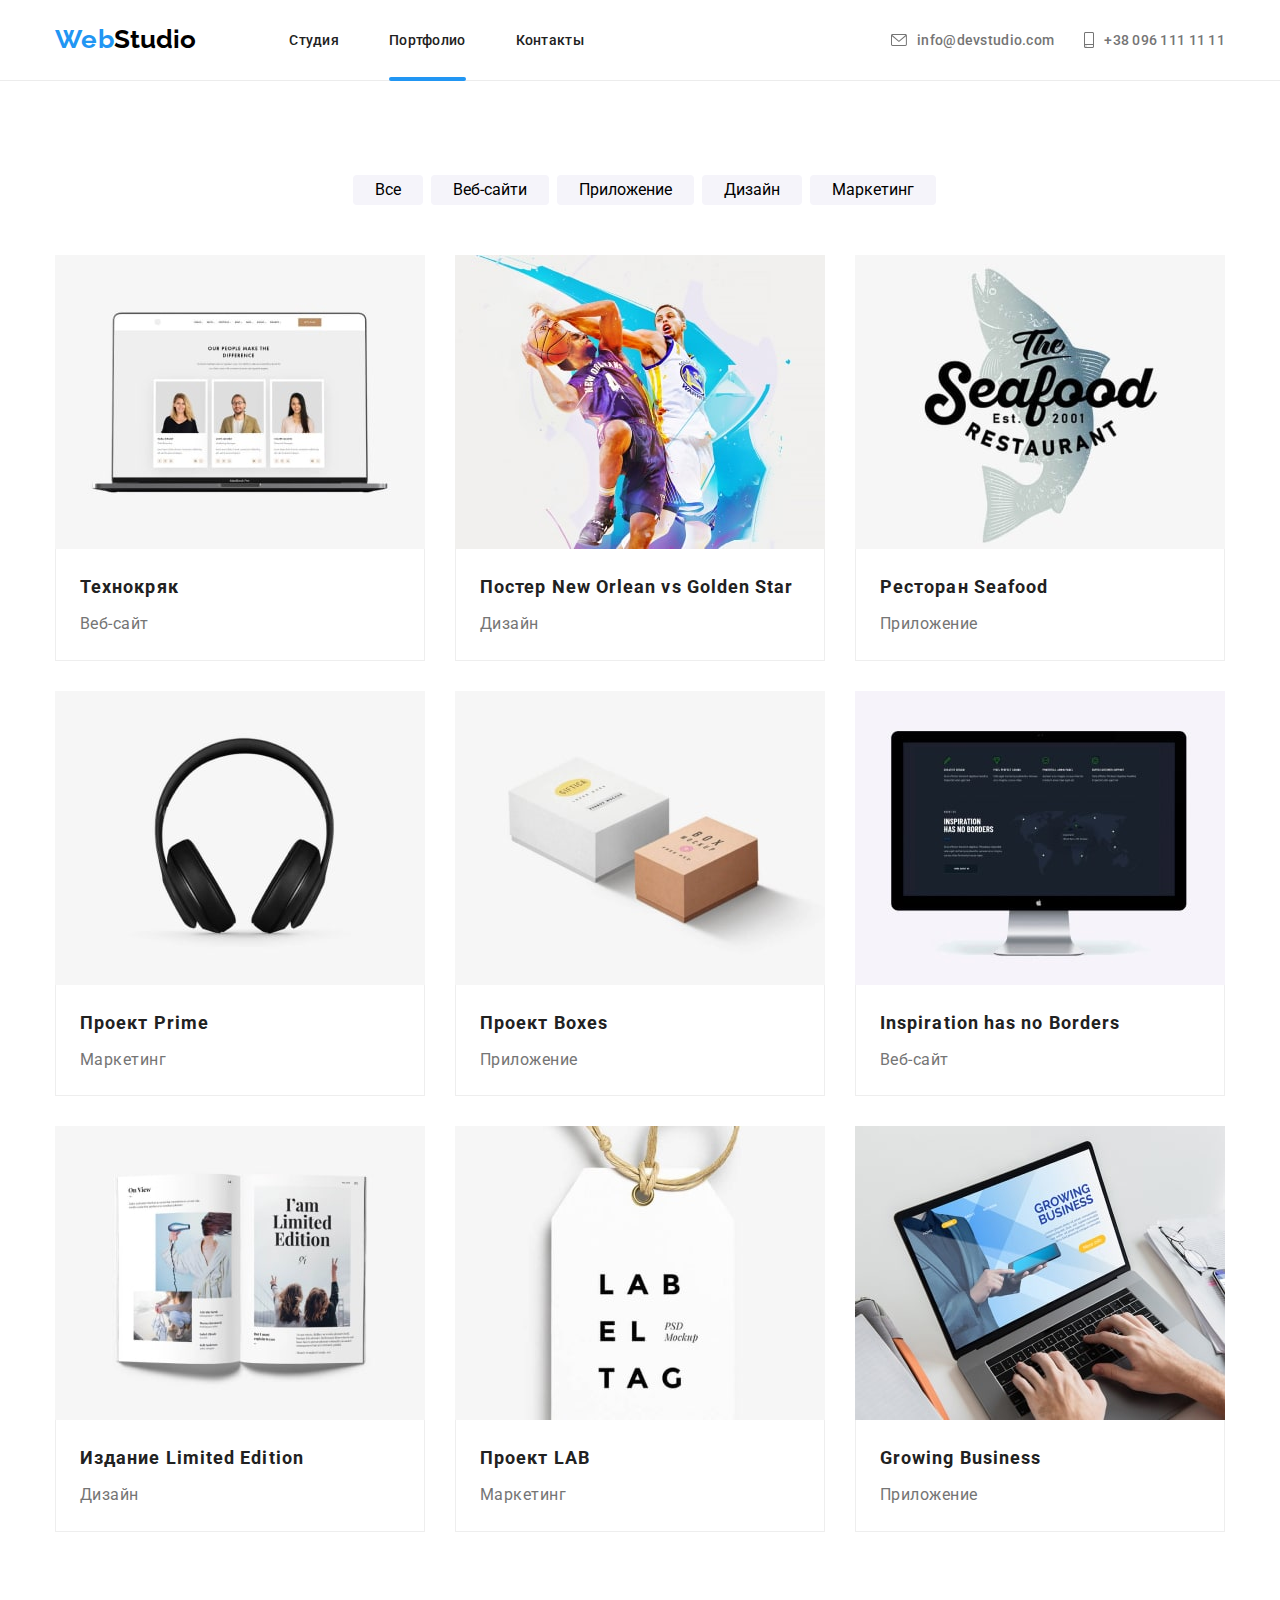
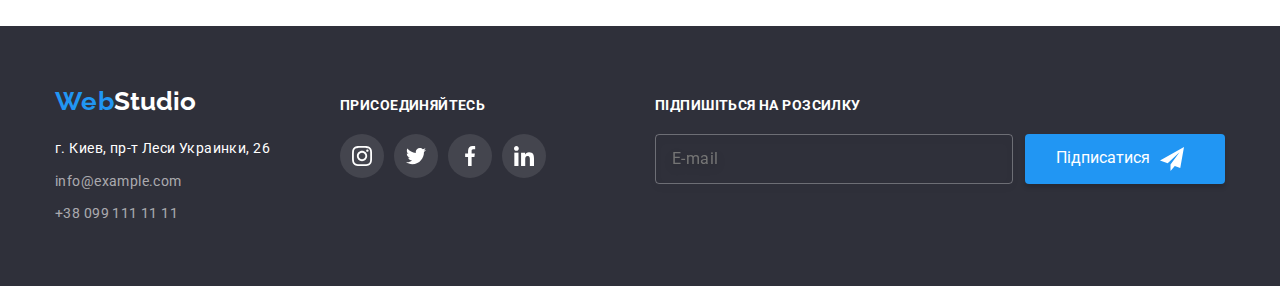
==== commit ab5e5072: "7.2" ====
--- a/portfolio.html
+++ b/portfolio.html
@@ -9,7 +9,9 @@
       rel="stylesheet"
       href="https://cdnjs.cloudflare.com/ajax/libs/modern-normalize/1.0.0/modern-normalize.min.css"
     />
-    <link rel="stylesheet" href="css/styles.css" />
+    <!-- <link rel="stylesheet" href="css/styles.css" /> -->
+    <link rel="stylesheet" href="css/main.min.css" />
+    
     <link rel="preconnect" href="https://fonts.googleapis.com" />
     <link rel="preconnect" href="https://fonts.gstatic.com" crossorigin />
     <link
@@ -18,8 +20,8 @@
     />
   </head>
   <body>
-    <header class="header">
-      <div class="header__container">
+    <!-- <header class="header header-portf">
+      <div class="container">
         <nav class="nav">
           <a class="nav__logo" href="#"><span class="nav__logo--akcent">Web</span>Studio</a>
 <ul class="nav__list">
@@ -49,7 +51,44 @@
           </li>
         </ul>
       </div>
+    </header> -->
+
+<header class="header header-portf">
+      <div class="header__container">
+        <nav class="nav">
+          <!-- footer-contacts__logo footer-contacts__logo--white -->
+          <a class="nav__logo" href="#"><span class="nav__logo--akcent">Web</span>Studio</a>
+          <ul class="nav__list">
+            <li class="nav__item">
+              <a class="nav__link " href="./index.html">Студия</a>
+            </li>
+            <li class="nav__item active current"><a class="nav__link" href="./portfolio.html">Портфолио</a></li>
+            <li class="nav__item"><a class="nav__link" href="">Контакты</a></li>
+          </ul>
+        </nav>
+        <ul class="contact-list">
+          <li class="contact-list__item">
+            <a class="contact-list__link" href="mailto:info@devstudio.com">
+              <svg class="contact-list__icon" width="16" height="12">
+                <use href="./images/icons.svg#icon-envelope-hover"></use>
+              </svg>
+              info@devstudio.com</a
+            >
+          </li>
+          <li class="contact-list__item">
+            <a class="contact-list__link" href="tel:+380961111111">
+              <svg class="contact-list__icon" width="10" height="16">
+                <use href="./images/icons.svg#icon-smartphone"></use>
+              </svg>
+              +38 096 111 11 11</a
+            >
+          </li>
+        </ul>
+      </div>
     </header>
+
+
+
     <main>
       <section class="section">
         <div class="container">
@@ -76,15 +115,15 @@
                 <div class="portfolio-photo">
                   <img src="./images/portfolio/port_img_1.jpg" alt="презентація на ноутбуці" width="370" height="294" />
                   <div class="portfolio-photo__hover">
-                    <p class="portfolio-photo__hover__text">
-                      Ресурс предлагает комплексные предложения с разным уровнем функционала и сервисов. Все это
-                      позволит посетителю получить исчерпывающие сведения о компании или частном лице.
-                    </p>
-                  </div>
-                </div>
-
-                <div class="portfolio-text">
-                  <h3 class="portfolio-text_title">Технокряк</h3>
+                    <p class="portfolio-photo__text">
+                      Ресурс предлагает комплексные предложения с разным уровнем функционала и сервисов. Все это
+                      позволит посетителю получить исчерпывающие сведения о компании или частном лице.
+                    </p>
+                  </div>
+                </div>
+
+                <div class="portfolio-text">
+                  <h3 class="portfolio-text__title">Технокряк</h3>
                   <p class="portfolio-text__subtitle">Веб-сайт</p>
                 </div>
               </a>
@@ -94,7 +133,7 @@
                 <div class="portfolio-photo">
                   <img src="./images/portfolio/port_img_2.jpg" alt="постер" width="370" height="294" />
                   <div class="portfolio-photo__hover">
-                    <p class="portfolio-photo__hover__text">
+                    <p class="portfolio-photo__text">
                       Ресурс предлагает комплексные предложения с разным уровнем функционала и сервисов. Все это
                       позволит посетителю получить исчерпывающие сведения о компании или частном лице.
                     </p>
@@ -106,7 +145,7 @@
                   </p>
                 </div> -->
                 <div class="portfolio-text">
-                  <h3 class="portfolio-text_title">Постер New Orlean vs Golden Star</h3>
+                  <h3 class="portfolio-text__title">Постер New Orlean vs Golden Star</h3>
                   <p class="portfolio-text__subtitle">Дизайн</p>
                 </div>
               </a>
@@ -116,14 +155,14 @@
                 <div class="portfolio-photo">
                   <img src="./images/portfolio/port_img_3.jpg" alt="ресторан" width="370" height="294" />
                   <div class="portfolio-photo__hover">
-                    <p class="portfolio-photo__hover__text">
-                      Ресурс предлагает комплексные предложения с разным уровнем функционала и сервисов. Все это
-                      позволит посетителю получить исчерпывающие сведения о компании или частном лице.
-                    </p>
-                  </div>
-                </div>
-                <div class="portfolio-text">
-                  <h3 class="portfolio-text_title">Ресторан Seafood</h3>
+                    <p class="portfolio-photo__text">
+                      Ресурс предлагает комплексные предложения с разным уровнем функционала и сервисов. Все это
+                      позволит посетителю получить исчерпывающие сведения о компании или частном лице.
+                    </p>
+                  </div>
+                </div>
+                <div class="portfolio-text">
+                  <h3 class="portfolio-text__title">Ресторан Seafood</h3>
                   <p class="portfolio-text__subtitle">Приложение</p>
                 </div>
               </a>
@@ -133,14 +172,14 @@
                 <div class="portfolio-photo">
                   <img src="./images/portfolio/port_img_4.jpg" alt="наушніки" width="370" height="294" />
                   <div class="portfolio-photo__hover">
-                    <p class="portfolio-photo__hover__text">
-                      Ресурс предлагает комплексные предложения с разным уровнем функционала и сервисов. Все это
-                      позволит посетителю получить исчерпывающие сведения о компании или частном лице.
-                    </p>
-                  </div>
-                </div>
-                <div class="portfolio-text">
-                  <h3 class="portfolio-text_title">Проект Prime</h3>
+                    <p class="portfolio-photo__text">
+                      Ресурс предлагает комплексные предложения с разным уровнем функционала и сервисов. Все это
+                      позволит посетителю получить исчерпывающие сведения о компании или частном лице.
+                    </p>
+                  </div>
+                </div>
+                <div class="portfolio-text">
+                  <h3 class="portfolio-text__title">Проект Prime</h3>
                   <p class="portfolio-text__subtitle">Маркетинг</p>
                 </div>
               </a>
@@ -150,14 +189,14 @@
                 <div class="portfolio-photo">
                   <img src="./images/portfolio/port_img_5.jpg" alt="проект" width="370" height="294" />
                   <div class="portfolio-photo__hover">
-                    <p class="portfolio-photo__hover__text">
-                      Ресурс предлагает комплексные предложения с разным уровнем функционала и сервисов. Все это
-                      позволит посетителю получить исчерпывающие сведения о компании или частном лице.
-                    </p>
-                  </div>
-                </div>
-                <div class="portfolio-text">
-                  <h3 class="portfolio-text_title">Проект Boxes</h3>
+                    <p class="portfolio-photo__text">
+                      Ресурс предлагает комплексные предложения с разным уровнем функционала и сервисов. Все это
+                      позволит посетителю получить исчерпывающие сведения о компании или частном лице.
+                    </p>
+                  </div>
+                </div>
+                <div class="portfolio-text">
+                  <h3 class="portfolio-text__title">Проект Boxes</h3>
                   <p class="portfolio-text__subtitle">Приложение</p>
                 </div>
               </a>
@@ -167,14 +206,14 @@
                 <div class="portfolio-photo">
                   <img src="./images/portfolio/port_img_6.jpg" alt="монітор" width="370" height="294" />
                   <div class="portfolio-photo__hover">
-                    <p class="portfolio-photo__hover__text">
-                      Ресурс предлагает комплексные предложения с разным уровнем функционала и сервисов. Все это
-                      позволит посетителю получить исчерпывающие сведения о компании или частном лице.
-                    </p>
-                  </div>
-                </div>
-                <div class="portfolio-text">
-                  <h3 class="portfolio-text_title">Inspiration has no Borders</h3>
+                    <p class="portfolio-photo__text">
+                      Ресурс предлагает комплексные предложения с разным уровнем функционала и сервисов. Все это
+                      позволит посетителю получить исчерпывающие сведения о компании или частном лице.
+                    </p>
+                  </div>
+                </div>
+                <div class="portfolio-text">
+                  <h3 class="portfolio-text__title">Inspiration has no Borders</h3>
                   <p class="portfolio-text__subtitle">Веб-сайт</p>
                 </div>
               </a>
@@ -184,14 +223,14 @@
                 <div class="portfolio-photo">
                   <img src="./images/portfolio/port_img_7.jpg" alt="книга" width="370" height="294" />
                   <div class="portfolio-photo__hover">
-                    <p class="portfolio-photo__hover__text">
-                      Ресурс предлагает комплексные предложения с разным уровнем функционала и сервисов. Все это
-                      позволит посетителю получить исчерпывающие сведения о компании или частном лице.
-                    </p>
-                  </div>
-                </div>
-                <div class="portfolio-text">
-                  <h3 class="portfolio-text_title">Издание Limited Edition</h3>
+                    <p class="portfolio-photo__text">
+                      Ресурс предлагает комплексные предложения с разным уровнем функционала и сервисов. Все это
+                      позволит посетителю получить исчерпывающие сведения о компании или частном лице.
+                    </p>
+                  </div>
+                </div>
+                <div class="portfolio-text">
+                  <h3 class="portfolio-text__title">Издание Limited Edition</h3>
                   <p class="portfolio-text__subtitle">Дизайн</p>
                 </div>
               </a>
@@ -201,14 +240,14 @@
                 <div class="portfolio-photo">
                   <img src="./images/portfolio/port_img_8.jpg" alt="ярлик" width="370" height="294" />
                   <div class="portfolio-photo__hover">
-                    <p class="portfolio-photo__hover__text">
-                      Ресурс предлагает комплексные предложения с разным уровнем функционала и сервисов. Все это
-                      позволит посетителю получить исчерпывающие сведения о компании или частном лице.
-                    </p>
-                  </div>
-                </div>
-                <div class="portfolio-text">
-                  <h3 class="portfolio-text_title">Проект LAB</h3>
+                    <p class="portfolio-photo__text">
+                      Ресурс предлагает комплексные предложения с разным уровнем функционала и сервисов. Все это
+                      позволит посетителю получить исчерпывающие сведения о компании или частном лице.
+                    </p>
+                  </div>
+                </div>
+                <div class="portfolio-text">
+                  <h3 class="portfolio-text__title">Проект LAB</h3>
                   <p class="portfolio-text__subtitle">Маркетинг</p>
                 </div>
               </a>
@@ -218,14 +257,14 @@
                 <div class="portfolio-photo">
                   <img src="./images/portfolio/port_img_9.jpg" alt="друкує на ноутбуці" width="370" height="294" />
                   <div class="portfolio-photo__hover">
-                    <p class="portfolio-photo__hover__text">
-                      Ресурс предлагает комплексные предложения с разным уровнем функционала и сервисов. Все это
-                      позволит посетителю получить исчерпывающие сведения о компании или частном лице.
-                    </p>
-                  </div>
-                </div>
-                <div class="portfolio-text">
-                  <h3 class="portfolio-text_title">Growing Business</h3>
+                    <p class="portfolio-photo__text">
+                      Ресурс предлагает комплексные предложения с разным уровнем функционала и сервисов. Все это
+                      позволит посетителю получить исчерпывающие сведения о компании или частном лице.
+                    </p>
+                  </div>
+                </div>
+                <div class="portfolio-text">
+                  <h3 class="portfolio-text__title">Growing Business</h3>
                   <p class="portfolio-text__subtitle">Приложение</p>
                 </div>
               </a>
--- a/css/styles.css
+++ b/css/styles.css
@@ -7,6 +7,7 @@
   --card-item: 3;
   --transition: 250ms cubic-bezier(0.4, 0, 0.2, 1);
 }
+
 * {
   box-sizing: border-box;
 }
@@ -57,43 +58,21 @@
   flex-wrap: wrap;
   gap: var(--card-gap);
 }
-.container {
+/////////////////////////////////////////////////////
+.section {
+  padding: 94px 0;
+}
+.clients {
+  margin-bottom: 40px;
+}
+/* .container {
   width: 1200px;
   margin: 0 auto;
   padding: 0 15px;
-}
-.section {
-  padding: 94px 0;
-}
-.clients {
-  margin-bottom: 40px;
-}
-.nav__logo {
-}
-.nav__logo {
-  font-family: "Raleway", sans-serif;
-  font-weight: 700;
-  font-size: 26px;
-  text-decoration: none;
-  color: #000000;
-}
-
-.nav__logo--akcent {
-  font-family: "Raleway";
-  font-weight: 700;
-  font-size: 26px;
-  line-height: 1.2;
-  letter-spacing: 0.03em;
-  color: var(--accent-color);
-}
-
-.nav__logo--white {
-  color: var(--white);
-  margin-bottom: 20px;
-  display: block;
-}
-
-.header {
+} */
+/* .nav__logo {
+} */
+.header-portf {
   border-bottom: 1px solid #ececec;
 }
 .header__container {
@@ -103,6 +82,29 @@
   display: flex;
   justify-content: space-between;
   align-items: center;
+}
+
+.nav__logo {
+  font-family: "Raleway", sans-serif;
+  font-weight: 700;
+  font-size: 26px;
+  text-decoration: none;
+  color: #000000;
+}
+
+.nav__logo--akcent {
+  font-family: "Raleway";
+  font-weight: 700;
+  font-size: 26px;
+  line-height: 1.2;
+  letter-spacing: 0.03em;
+  color: var(--accent-color);
+}
+
+.nav__logo--white {
+  color: var(--white);
+  margin-bottom: 20px;
+  display: block;
 }
 
 .nav {
@@ -141,6 +143,7 @@
   transition: color 250ms cubic-bezier(0.4, 0, 0.2, 1);
   position: relative;
 }
+
 .current::after {
   content: "";
   position: absolute;
@@ -214,6 +217,7 @@
   align-items: center;
   justify-content: center;
 }
+
 .contact-list__link {
   font-weight: 500;
   font-size: 14px;
@@ -276,6 +280,7 @@
 .hero__button:focus {
   background-color: #188ce8;
 }
+
 .filter {
   font-weight: 500;
   font-size: 16px;
@@ -314,6 +319,7 @@
   color: var(--white);
   box-shadow: 0px 3px 1px rgba(0, 0, 0, 0.1), 0px 1px 2px rgba(0, 0, 0, 0.08), 0px 2px 2px rgba(0, 0, 0, 0.12);
 }
+
 .hero {
   max-width: 1600px;
   height: 600px;
@@ -336,6 +342,9 @@
   color: var(--white);
   margin-bottom: 30px;
 }
+
+/////////////////////////////////////////////////////
+
 .subtitle {
   font-weight: 700;
   font-size: 36px;
@@ -345,6 +354,7 @@
   color: var(--additional-text-color);
   margin-bottom: 50px;
 }
+
 .description {
   padding-top: 0;
 }
@@ -354,7 +364,6 @@
 .description__image {
   position: relative;
 }
-
 .description-subtitle {
   position: absolute;
   bottom: 0;
@@ -409,6 +418,7 @@
   color: var(--main-text-color);
   margin-bottom: 16px;
 }
+
 .soc-list {
   display: flex;
   justify-content: center;
@@ -459,7 +469,6 @@
   justify-content: center;
   transition: border 250ms cubic-bezier(0.4, 0, 0.2, 1);
 }
-
 .client-list__link:hover,
 .client-list__link:focus {
   border: 1px solid var(--accent-color);
@@ -468,7 +477,6 @@
 .client-list__link:focus .client-list__icon {
   fill: #2196f3;
 }
-
 .client-list__icon {
   fill: #afb1b8;
   transition: fill 250ms cubic-bezier(0.4, 0, 0.2, 1);
@@ -491,10 +499,13 @@
   letter-spacing: 0.03em;
   transition: 250ms cubic-bezier(0.4, 0, 0.2, 1);
 }
+
 .link-transparency {
+  display: block;
   color: rgba(255, 255, 255, 0.6);
   margin-top: 9px;
 }
+
 .footer-soc {
   display: flex;
   margin-left: 70px;
@@ -517,7 +528,8 @@
 .soc-list__icon--white {
   fill: #fff;
 }
-
+.portfolio {
+}
 .portfolio__item {
   width: 370px;
   /* transition: 250ms cubic-bezier(0.4, 0, 0.2, 1); */
@@ -562,7 +574,8 @@
   /* padding: 63px 24px; */
 /* transition: transform 250ms cubic-bezier(0.4, 0, 0.2, 1);
 }*/
-.portfolio-photo__hover__text {
+/* .portfolio-photo__hover__text { */
+.portfolio-photo__text {
   font-style: normal;
   font-weight: 400;
   font-size: 18px;
@@ -584,7 +597,7 @@
   border: 1px solid #eeeeee;
   border-top: none;
 }
-.portfolio-text_title {
+.portfolio-text__title {
   font-weight: 700;
   font-size: 18px;
   line-height: 2;
@@ -606,6 +619,8 @@
 }
 .submin {
   display: flex;
+}
+.subscribe {
 }
 .subscribe__email {
   font-size: 16px;
@@ -641,6 +656,7 @@
 .subscribe__icon {
   margin: 13px 10px;
 }
+
 /* .footer-link-text {
   color: var(--white);
   font-style: normal;
@@ -649,6 +665,7 @@
   letter-spacing: 0.03em;
   text-shadow: #000 0px 0px 1px;
 } */
+/////////////////////////////////////////////////////
 
 .visually-hidden {
   /* visibility: hidden; */
@@ -659,6 +676,7 @@
   visibility: hidden;
   pointer-events: none;
 }
+
 .backdrop {
   position: fixed;
   top: 0;
@@ -718,6 +736,8 @@
   text-align: center;
   margin-bottom: 20px;
 }
+.modal-form {
+}
 .modal-form__label {
   font-size: 12px;
   line-height: 1.16;
--- a/css/main.min.css
+++ b/css/main.min.css
@@ -0,0 +1 @@
+:root{--main-text-color: #757575;--additional-text-color: #212121;--accent-color: #2196f3;--white: #ffffff;--card-gap: 30px;--card-item: 3;--transition: 250ms cubic-bezier(0.4, 0, 0.2, 1)}*{box-sizing:border-box}body,html{font-family:"Roboto";background-color:#fff;color:var(--main-text-color);margin:0;padding:0}button{cursor:pointer}a{text-decoration:none;font-style:normal}p,h1,h2,h3,h4,h5,h6,ul{margin:0;padding:0}ul{list-style:none}img{display:block;min-width:100px;height:auto}.card-set{display:flex;flex-wrap:wrap;gap:var(--card-gap)}.container{width:1200px;margin:0 auto;padding:0 15px}.section{padding:94px 0}.clients{margin-bottom:40px}.subtitle{font-weight:700;font-size:36px;line-height:1.16;text-align:center;letter-spacing:.03em;color:var(--additional-text-color);margin-bottom:50px}.visually-hidden{display:none}.is-hidden{opacity:0;visibility:hidden;pointer-events:none}.header-portf{border-bottom:1px solid #ececec}.header__container{width:1200px;margin:0 auto;padding:0 15px;display:flex;justify-content:space-between;align-items:center}.nav{display:flex;align-items:center}.nav__logo{font-family:"Raleway",sans-serif;font-weight:700;font-size:26px;text-decoration:none;color:#000}.nav__logo--akcent{font-family:"Raleway";font-weight:700;font-size:26px;line-height:1.2;letter-spacing:.03em;color:var(--accent-color)}.nav__logo--white{color:var(--white);margin-bottom:20px;display:block}.nav__list{display:flex;justify-content:center;gap:50px;margin-left:93px}.nav__item{position:relative;display:flex;justify-content:center}.nav__link{font-weight:500;font-size:14px;line-height:1.15;letter-spacing:.02em;color:var(--additional-text-color);padding:32px 0;display:flex;transition:color 250ms cubic-bezier(0.4, 0, 0.2, 1);position:relative}.nav__link:hover,.nav__link:focus{color:var(--accent-color)}.current::after{content:"";position:absolute;bottom:-1px;left:0;width:100%;height:4px;background-color:var(--accent-color);border-radius:2px}.contact-list{display:flex;justify-content:flex-end;gap:var(--card-gap)}.contact-list__link{font-weight:500;font-size:14px;line-height:1.15;letter-spacing:.02em;color:var(--main-text-color);padding:32px 0;display:flex;align-items:center;transition:color 250ms cubic-bezier(0.4, 0, 0.2, 1)}.contact-list__icon{fill:#757575;margin-right:10px;transition:fill 250ms cubic-bezier(0.4, 0, 0.2, 1)}.contact-list__item{display:flex;align-items:center}.contact-list__link:hover,.contact-list__link:focus{color:var(--accent-color)}.contact-list__link:hover .contact-list__icon,.contact-list__link:focus .contact-list__icon{fill:var(--accent-color)}.active{color:var(--accent-color);opacity:1}.footer-list__link:hover,.footer-list__link:focus{color:var(--accent-color)}.hero{max-width:1600px;height:600px;margin-left:auto;margin-right:auto;background-image:linear-gradient(rgba(47, 48, 58, 0.4), rgba(47, 48, 58, 0.4)),url(../images/hero.jpg);padding:200px 0;background-repeat:no-repeat;background-position:center;background-size:cover}.hero__title{font-weight:900;font-size:44px;line-height:1.36;text-align:center;letter-spacing:.06em;text-transform:uppercase;color:var(--white);margin-bottom:30px}.hero__button{background-color:var(--accent-color);color:var(--white);font-style:normal;font-weight:700;font-size:16px;line-height:1.9;align-items:center;text-align:center;letter-spacing:.06em;border-radius:4px;border:0;margin:0 auto;padding:10px 32px;display:flex;transition:background-color 250ms cubic-bezier(0.4, 0, 0.2, 1)}.hero__button:hover,.hero__button:focus{background-color:#188ce8}.benefits{display:flex;justify-content:space-between}.benefits__title{font-weight:700;font-size:14px;line-height:1.14;letter-spacing:.03em;text-transform:uppercase;color:var(--additional-text-color);margin-bottom:10px}.benefits__item{width:270px}.benefits .benefits__text{font-size:14px;line-height:1.71;letter-spacing:.03em;color:var(--main-text-color)}.benefits-background{width:270px;height:120px;background-color:#f5f4fa;margin-bottom:30px;display:flex;align-items:center;justify-content:center}.benefits-background__icon{display:flex;align-items:center;justify-content:center}.filter{font-weight:500;font-size:16px;line-height:1.62;letter-spacing:.03em;color:var(--additional-text-color);display:flex;justify-content:center;margin-left:8px;margin-bottom:50px}.filter__btn{border:none;background-color:#f5f4fa;color:#000;border-radius:4px;font-size:16px;padding:6px 22px;transition:250ms cubic-bezier(0.4, 0, 0.2, 1)}.filter__item:not(:last-child){margin-right:8px}.filter__btn:hover,.filter__btn:focus{background-color:var(--accent-color);border:none;color:var(--white);box-shadow:0px 3px 1px rgba(0,0,0,.1),0px 1px 2px rgba(0,0,0,.08),0px 2px 2px rgba(0,0,0,.12)}.description{padding-top:0;justify-content:space-between}.description__image{position:relative}.description-subtitle{position:absolute;bottom:0;width:370px;height:70px;background-color:rgba(47,48,58,.8);display:flex;justify-content:center;align-items:center}.description-subtitle__text{color:var(--white);font-weight:700;font-size:14px;line-height:16px;letter-spacing:.03em;text-transform:uppercase}.team{background-color:#f5f4fa}.team-list{justify-content:center}.team-list__item{width:450px;box-shadow:0px 1px 3px rgba(0,0,0,.12),0px 1px 1px rgba(0,0,0,.14),0px 2px 1px rgba(0,0,0,.2);border-radius:0px 0px 4px 4px}@media screen and (min-width: 768px){.team-list__item{width:354px}}@media screen and (min-width: 1200px){.team-list__item{width:270px}}.team-text{background-color:#fff;padding:30px 0;text-align:center}.team-text__name{font-weight:500;font-size:16px;line-height:1.19;letter-spacing:.03em;color:var(--additional-text-color);margin-bottom:10px}.team-text__decription{font-size:16px;line-height:1.19;letter-spacing:.03em;color:var(--main-text-color);margin-bottom:16px}.soc-list{display:flex;justify-content:center}.soc-list__item+.soc-list__item{margin-left:10px}.soc-list__link{width:44px;height:44px;border-radius:50%;background-color:#fff;display:flex;align-items:center;justify-content:center;transition:background-color 250ms cubic-bezier(0.4, 0, 0.2, 1)}.soc-list__icon{fill:#afb1b8;transition:fill 250ms cubic-bezier(0.4, 0, 0.2, 1)}.soc-list__link:hover,.soc-list__link:focus{background-color:var(--accent-color)}.soc-list__link:hover .soc-list__icon,.soc-list__link:focus .soc-list__icon{fill:#fff}.client-list{display:flex;justify-content:center;align-content:center}.client-list__item+.client-list__item{margin-left:30px}.client-list__link{width:170px;height:92px;border:1px solid #afb1b8;border-radius:4px;box-sizing:border-box;display:flex;align-items:center;justify-content:center;transition:border 250ms cubic-bezier(0.4, 0, 0.2, 1)}.client-list__link:hover,.client-list__link:focus{border:1px solid var(--accent-color)}.client-list__link:hover .client-list__icon,.client-list__link:hover .client-list__icon,.client-list__link:focus .client-list__icon,.client-list__link:focus .client-list__icon{fill:#2196f3}.client-list__icon{fill:#afb1b8;transition:fill 250ms cubic-bezier(0.4, 0, 0.2, 1)}.footer{background-color:#2f303a;text-decoration:none;padding:60px 0}.footer__container{display:flex;align-items:baseline}.footer-list__link{color:var(--white);font-style:normal;font-size:14px;line-height:1.7;letter-spacing:.03em;transition:250ms cubic-bezier(0.4, 0, 0.2, 1)}.link-transparency{display:block;color:rgba(255,255,255,.6);margin-top:9px}.footer-soc{display:flex;margin-left:70px;margin-right:70px;flex-direction:column}.footer-soc__title{font-weight:700;font-size:14px;line-height:1.14;letter-spacing:.03em;color:var(--white);margin-bottom:20px;text-transform:uppercase;display:block}.soc-list__link{background-color:rgba(255,255,255,.1)}.soc-list__icon--white{fill:#fff}.form{display:flex;align-items:flex-end;margin-left:auto}.submin{display:flex}.subscribe__email{font-size:16px;line-height:1.25;width:358px;height:50px;letter-spacing:.03em;color:rgba(255,255,255,.6);border:1px solid rgba(255,255,255,.3);filter:drop-shadow(0px 4px 4px rgba(0, 0, 0, 0.15));border-radius:4px;padding:14px 0;padding-left:16px;background:rgba(0,0,0,0);display:flex;align-items:flex-end}.subscribe__btn{height:50px;width:200px;background-color:#2196f3;box-shadow:0px 4px 4px rgba(0,0,0,.15);border-radius:4px;border:none;color:var(--white);margin-left:12px;display:flex;align-items:center;justify-content:center}.subscribe__icon{margin:13px 10px}.portfolio__item{width:370px}.portfolio__link{display:block;transition:box-shadow 250ms cubic-bezier(0.4, 0, 0.2, 1)}.portfolio__link:hover,.portfolio__link:focus{box-shadow:0px 1px 1px rgba(0,0,0,.12),0px 4px 4px rgba(0,0,0,.06),1px 4px 6px rgba(0,0,0,.16)}.portfolio__link:hover .portfolio-photo__hover,.portfolio__link:hover .portfolio-photo__hover,.portfolio__link:focus .portfolio-photo__hover,.portfolio__link:focus .portfolio-photo__hover{transform:translateY(-294px)}.portfolio-photo{position:relative;overflow:hidden}.portfolio-photo__hover{position:absolute;transform:translateY(0px);width:370px;height:294px;background-color:rgba(33,150,243,.9);display:flex;align-items:center;text-align:center;transition:transform 250ms cubic-bezier(0.4, 0, 0.2, 1)}.portfolio-photo__text{font-style:normal;font-weight:400;font-size:18px;line-height:1.56;letter-spacing:.03em;color:#fff;position:absolute;width:100%;height:294px;display:flex;justify-content:center;align-items:center}.portfolio-text{background-color:#fff;padding:20px 24px;border:1px solid #eee;border-top:none}.portfolio-text__title{font-weight:700;font-size:18px;line-height:2;letter-spacing:.06em;color:var(--additional-text-color);margin-bottom:4px}.portfolio-text__subtitle{font-size:16px;line-height:1.9;letter-spacing:.03em;color:var(--main-text-color)}.backdrop{position:fixed;top:0;left:0;width:100%;height:100%;background-color:rgba(0,0,0,.2);transition:opacity 250ms cubic-bezier(0.4, 0, 0.2, 1)}.modal{position:absolute;width:528px;min-height:581px;background-color:#fff;top:50%;left:50%;transform:translate(-50%, -50%) scale(1) rotate(0);transition:250ms cubic-bezier(0.4, 0, 0.2, 1);border-radius:4px;padding:40px}.modal__title{font-weight:700;font-size:20px;line-height:1.15;letter-spacing:.03em;color:#212121;text-align:center;margin-bottom:20px}.modal-button{position:absolute;top:10px;right:10px;width:30px;height:30px;border-radius:50%;border:1px solid rgba(0,0,0,.1);background-color:rgba(0,0,0,0);outline:none;display:flex;justify-content:center;align-items:center;transition:border-color 250ms cubic-bezier(0.4, 0, 0.2, 1)}.modal-button__icon{fill:#000;transition:fill 250ms cubic-bezier(0.4, 0, 0.2, 1)}.modal-button:hover .modal-button__icon,.modal-button:focus .modal-button__icon{fill:var(--accent-color)}.form-item{position:relative;margin:4px 0 10px 0}.form-item__input{width:100%;height:40px;border:1px solid rgba(33,33,33,.2);border-radius:4px;outline:none;transition:250ms cubic-bezier(0.4, 0, 0.2, 1);padding-left:30px}.form-item__input:hover,.form-item__input:focus{border-color:var(--accent-color)}.form-item__icon{position:absolute;left:8px;top:50%;transform:translateY(-50%);transition:250ms cubic-bezier(0.4, 0, 0.2, 1)}.form-item .form-item__input:hover+.form-item__icon,.form-item .form-item__input:focus+.form-item__icon{fill:var(--accent-color)}.modal-form__label{font-size:12px;line-height:1.16;color:var(--main-text-color);display:block}.modal-form__comment{height:120px;width:100%;border:1px solid rgba(33,33,33,.2);border-radius:4px;resize:none;outline:none;padding:12px 16px;margin:4px 0 20px 0;transition:250ms cubic-bezier(0.4, 0, 0.2, 1)}.modal-form__comment::placeholder{color:rgba(117,117,117,.5)}.modal-form__comment:hover,.modal-form__comment:focus{border:1px solid var(--accent-color)}.modal-privacy{position:relative;margin-bottom:30px}.modal-privacy__check{width:0;height:0}.modal-privacy__text{display:flex;align-items:center;justify-content:center}.modal-privacy__text .custom-checkbox{width:16px;height:15px;border:2px solid #303030;border-radius:2px;display:block;margin-right:5px;display:flex;align-items:center;justify-content:center;transition:background-color 250ms cubic-bezier(0.4, 0, 0.2, 1),fill 250ms cubic-bezier(0.4, 0, 0.2, 1)}.modal-privacy__text .custom-checkbox:hover{border:none;border:2px solid var(--accent-color)}.modal-privacy__check-text{font-weight:400;font-size:14px;line-height:1.71;letter-spacing:.03em}.modal-privacy__check-link{display:block;color:var(--accent-color);border-bottom:1px solid var(--accent-color);font-weight:400;font-size:14px;letter-spacing:.03em}.modal-privacy:checked+.custom-checkbox{background-color:var(--accent-color);border:none}.modal-privacy:checked+.modal-privacy__text .check-icon{fill:#fff}#user-check:focus+label .custom-checkbox{border:none;border:2px solid var(--accent-color)}#user-check{transition:background-color 250ms cubic-bezier(0.4, 0, 0.2, 1),fill 250ms cubic-bezier(0.4, 0, 0.2, 1);position:absolute}.custom-checkbox__icon{fill:rgba(0,0,0,0)}.modal-submit__button{width:200px;height:50px;background-color:var(--accent-color);color:#fff;border:none;border-radius:4px;display:block;margin:0 auto;box-shadow:0px 4px 4px rgba(0,0,0,.15);transition:background-color 250ms cubic-bezier(0.4, 0, 0.2, 1);font-style:normal;font-weight:700;font-size:16px;line-height:1.88}.modal-submit__button:hover,.modal-submit__button:focus{background-color:#188ce8}/*# sourceMappingURL=main.min.css.map */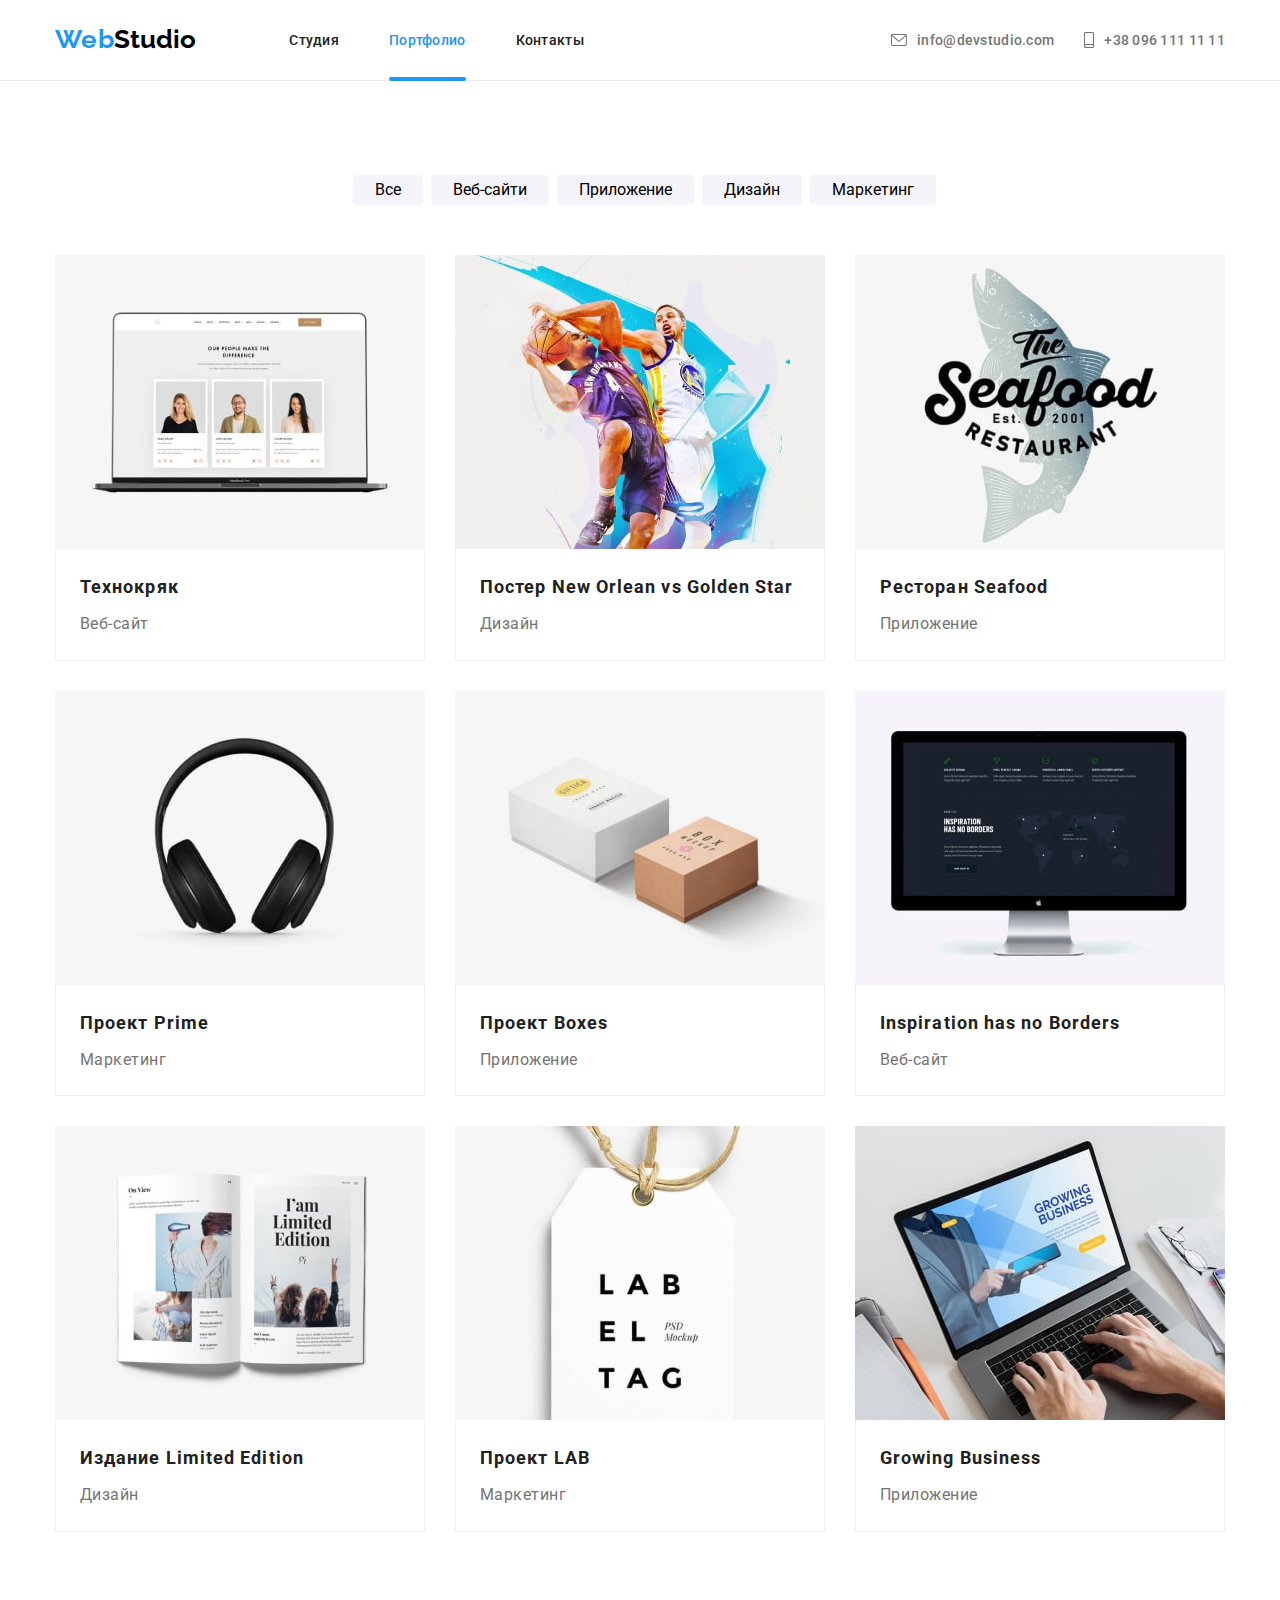
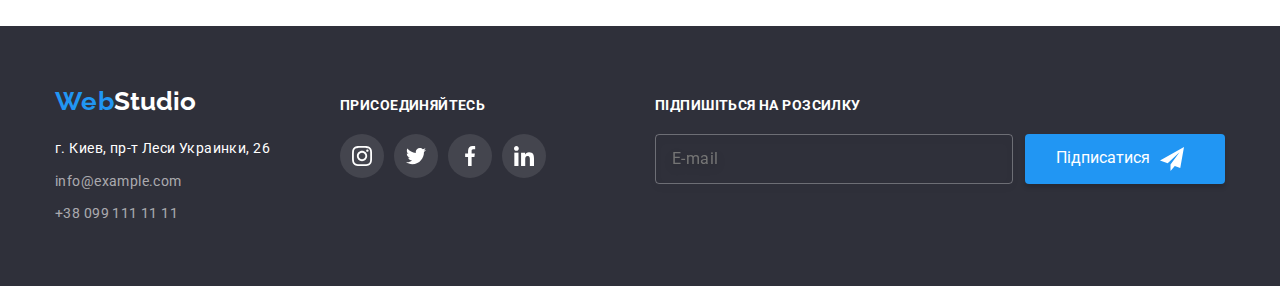
==== commit 952dbaac: "7.3" ====
--- a/portfolio.html
+++ b/portfolio.html
@@ -20,15 +20,17 @@
     />
   </head>
   <body>
-    <!-- <header class="header header-portf">
-      <div class="container">
+  
+<header class="header header-portf">
+      <div class="header__container">
         <nav class="nav">
+          <!-- footer-contacts__logo footer-contacts__logo--white -->
           <a class="nav__logo" href="#"><span class="nav__logo--akcent">Web</span>Studio</a>
-<ul class="nav__list">
+          <ul class="nav__list">
             <li class="nav__item">
-              <a class="nav__link" href="./index.html">Студия</a>
-            </li>
-            <li class="nav__item active current"><a class="nav__link" href="./portfolio.html">Портфолио</a></li>
+              <a class="nav__link " href="./index.html">Студия</a>
+            </li>
+            <li class="nav__item "><a class="nav__link active  current" href="./portfolio.html">Портфолио</a></li>
             <li class="nav__item"><a class="nav__link" href="">Контакты</a></li>
           </ul>
         </nav>
@@ -51,43 +53,7 @@
           </li>
         </ul>
       </div>
-    </header> -->
-
-<header class="header header-portf">
-      <div class="header__container">
-        <nav class="nav">
-          <!-- footer-contacts__logo footer-contacts__logo--white -->
-          <a class="nav__logo" href="#"><span class="nav__logo--akcent">Web</span>Studio</a>
-          <ul class="nav__list">
-            <li class="nav__item">
-              <a class="nav__link " href="./index.html">Студия</a>
-            </li>
-            <li class="nav__item active current"><a class="nav__link" href="./portfolio.html">Портфолио</a></li>
-            <li class="nav__item"><a class="nav__link" href="">Контакты</a></li>
-          </ul>
-        </nav>
-        <ul class="contact-list">
-          <li class="contact-list__item">
-            <a class="contact-list__link" href="mailto:info@devstudio.com">
-              <svg class="contact-list__icon" width="16" height="12">
-                <use href="./images/icons.svg#icon-envelope-hover"></use>
-              </svg>
-              info@devstudio.com</a
-            >
-          </li>
-          <li class="contact-list__item">
-            <a class="contact-list__link" href="tel:+380961111111">
-              <svg class="contact-list__icon" width="10" height="16">
-                <use href="./images/icons.svg#icon-smartphone"></use>
-              </svg>
-              +38 096 111 11 11</a
-            >
-          </li>
-        </ul>
-      </div>
     </header>
-
-
 
     <main>
       <section class="section">
--- a/css/main.min.css
+++ b/css/main.min.css
@@ -1 +1 @@
-:root{--main-text-color: #757575;--additional-text-color: #212121;--accent-color: #2196f3;--white: #ffffff;--card-gap: 30px;--card-item: 3;--transition: 250ms cubic-bezier(0.4, 0, 0.2, 1)}*{box-sizing:border-box}body,html{font-family:"Roboto";background-color:#fff;color:var(--main-text-color);margin:0;padding:0}button{cursor:pointer}a{text-decoration:none;font-style:normal}p,h1,h2,h3,h4,h5,h6,ul{margin:0;padding:0}ul{list-style:none}img{display:block;min-width:100px;height:auto}.card-set{display:flex;flex-wrap:wrap;gap:var(--card-gap)}.container{width:1200px;margin:0 auto;padding:0 15px}.section{padding:94px 0}.clients{margin-bottom:40px}.subtitle{font-weight:700;font-size:36px;line-height:1.16;text-align:center;letter-spacing:.03em;color:var(--additional-text-color);margin-bottom:50px}.visually-hidden{display:none}.is-hidden{opacity:0;visibility:hidden;pointer-events:none}.header-portf{border-bottom:1px solid #ececec}.header__container{width:1200px;margin:0 auto;padding:0 15px;display:flex;justify-content:space-between;align-items:center}.nav{display:flex;align-items:center}.nav__logo{font-family:"Raleway",sans-serif;font-weight:700;font-size:26px;text-decoration:none;color:#000}.nav__logo--akcent{font-family:"Raleway";font-weight:700;font-size:26px;line-height:1.2;letter-spacing:.03em;color:var(--accent-color)}.nav__logo--white{color:var(--white);margin-bottom:20px;display:block}.nav__list{display:flex;justify-content:center;gap:50px;margin-left:93px}.nav__item{position:relative;display:flex;justify-content:center}.nav__link{font-weight:500;font-size:14px;line-height:1.15;letter-spacing:.02em;color:var(--additional-text-color);padding:32px 0;display:flex;transition:color 250ms cubic-bezier(0.4, 0, 0.2, 1);position:relative}.nav__link:hover,.nav__link:focus{color:var(--accent-color)}.current::after{content:"";position:absolute;bottom:-1px;left:0;width:100%;height:4px;background-color:var(--accent-color);border-radius:2px}.contact-list{display:flex;justify-content:flex-end;gap:var(--card-gap)}.contact-list__link{font-weight:500;font-size:14px;line-height:1.15;letter-spacing:.02em;color:var(--main-text-color);padding:32px 0;display:flex;align-items:center;transition:color 250ms cubic-bezier(0.4, 0, 0.2, 1)}.contact-list__icon{fill:#757575;margin-right:10px;transition:fill 250ms cubic-bezier(0.4, 0, 0.2, 1)}.contact-list__item{display:flex;align-items:center}.contact-list__link:hover,.contact-list__link:focus{color:var(--accent-color)}.contact-list__link:hover .contact-list__icon,.contact-list__link:focus .contact-list__icon{fill:var(--accent-color)}.active{color:var(--accent-color);opacity:1}.footer-list__link:hover,.footer-list__link:focus{color:var(--accent-color)}.hero{max-width:1600px;height:600px;margin-left:auto;margin-right:auto;background-image:linear-gradient(rgba(47, 48, 58, 0.4), rgba(47, 48, 58, 0.4)),url(../images/hero.jpg);padding:200px 0;background-repeat:no-repeat;background-position:center;background-size:cover}.hero__title{font-weight:900;font-size:44px;line-height:1.36;text-align:center;letter-spacing:.06em;text-transform:uppercase;color:var(--white);margin-bottom:30px}.hero__button{background-color:var(--accent-color);color:var(--white);font-style:normal;font-weight:700;font-size:16px;line-height:1.9;align-items:center;text-align:center;letter-spacing:.06em;border-radius:4px;border:0;margin:0 auto;padding:10px 32px;display:flex;transition:background-color 250ms cubic-bezier(0.4, 0, 0.2, 1)}.hero__button:hover,.hero__button:focus{background-color:#188ce8}.benefits{display:flex;justify-content:space-between}.benefits__title{font-weight:700;font-size:14px;line-height:1.14;letter-spacing:.03em;text-transform:uppercase;color:var(--additional-text-color);margin-bottom:10px}.benefits__item{width:270px}.benefits .benefits__text{font-size:14px;line-height:1.71;letter-spacing:.03em;color:var(--main-text-color)}.benefits-background{width:270px;height:120px;background-color:#f5f4fa;margin-bottom:30px;display:flex;align-items:center;justify-content:center}.benefits-background__icon{display:flex;align-items:center;justify-content:center}.filter{font-weight:500;font-size:16px;line-height:1.62;letter-spacing:.03em;color:var(--additional-text-color);display:flex;justify-content:center;margin-left:8px;margin-bottom:50px}.filter__btn{border:none;background-color:#f5f4fa;color:#000;border-radius:4px;font-size:16px;padding:6px 22px;transition:250ms cubic-bezier(0.4, 0, 0.2, 1)}.filter__item:not(:last-child){margin-right:8px}.filter__btn:hover,.filter__btn:focus{background-color:var(--accent-color);border:none;color:var(--white);box-shadow:0px 3px 1px rgba(0,0,0,.1),0px 1px 2px rgba(0,0,0,.08),0px 2px 2px rgba(0,0,0,.12)}.description{padding-top:0;justify-content:space-between}.description__image{position:relative}.description-subtitle{position:absolute;bottom:0;width:370px;height:70px;background-color:rgba(47,48,58,.8);display:flex;justify-content:center;align-items:center}.description-subtitle__text{color:var(--white);font-weight:700;font-size:14px;line-height:16px;letter-spacing:.03em;text-transform:uppercase}.team{background-color:#f5f4fa}.team-list{justify-content:center}.team-list__item{width:450px;box-shadow:0px 1px 3px rgba(0,0,0,.12),0px 1px 1px rgba(0,0,0,.14),0px 2px 1px rgba(0,0,0,.2);border-radius:0px 0px 4px 4px}@media screen and (min-width: 768px){.team-list__item{width:354px}}@media screen and (min-width: 1200px){.team-list__item{width:270px}}.team-text{background-color:#fff;padding:30px 0;text-align:center}.team-text__name{font-weight:500;font-size:16px;line-height:1.19;letter-spacing:.03em;color:var(--additional-text-color);margin-bottom:10px}.team-text__decription{font-size:16px;line-height:1.19;letter-spacing:.03em;color:var(--main-text-color);margin-bottom:16px}.soc-list{display:flex;justify-content:center}.soc-list__item+.soc-list__item{margin-left:10px}.soc-list__link{width:44px;height:44px;border-radius:50%;background-color:#fff;display:flex;align-items:center;justify-content:center;transition:background-color 250ms cubic-bezier(0.4, 0, 0.2, 1)}.soc-list__icon{fill:#afb1b8;transition:fill 250ms cubic-bezier(0.4, 0, 0.2, 1)}.soc-list__link:hover,.soc-list__link:focus{background-color:var(--accent-color)}.soc-list__link:hover .soc-list__icon,.soc-list__link:focus .soc-list__icon{fill:#fff}.client-list{display:flex;justify-content:center;align-content:center}.client-list__item+.client-list__item{margin-left:30px}.client-list__link{width:170px;height:92px;border:1px solid #afb1b8;border-radius:4px;box-sizing:border-box;display:flex;align-items:center;justify-content:center;transition:border 250ms cubic-bezier(0.4, 0, 0.2, 1)}.client-list__link:hover,.client-list__link:focus{border:1px solid var(--accent-color)}.client-list__link:hover .client-list__icon,.client-list__link:hover .client-list__icon,.client-list__link:focus .client-list__icon,.client-list__link:focus .client-list__icon{fill:#2196f3}.client-list__icon{fill:#afb1b8;transition:fill 250ms cubic-bezier(0.4, 0, 0.2, 1)}.footer{background-color:#2f303a;text-decoration:none;padding:60px 0}.footer__container{display:flex;align-items:baseline}.footer-list__link{color:var(--white);font-style:normal;font-size:14px;line-height:1.7;letter-spacing:.03em;transition:250ms cubic-bezier(0.4, 0, 0.2, 1)}.link-transparency{display:block;color:rgba(255,255,255,.6);margin-top:9px}.footer-soc{display:flex;margin-left:70px;margin-right:70px;flex-direction:column}.footer-soc__title{font-weight:700;font-size:14px;line-height:1.14;letter-spacing:.03em;color:var(--white);margin-bottom:20px;text-transform:uppercase;display:block}.soc-list__link{background-color:rgba(255,255,255,.1)}.soc-list__icon--white{fill:#fff}.form{display:flex;align-items:flex-end;margin-left:auto}.submin{display:flex}.subscribe__email{font-size:16px;line-height:1.25;width:358px;height:50px;letter-spacing:.03em;color:rgba(255,255,255,.6);border:1px solid rgba(255,255,255,.3);filter:drop-shadow(0px 4px 4px rgba(0, 0, 0, 0.15));border-radius:4px;padding:14px 0;padding-left:16px;background:rgba(0,0,0,0);display:flex;align-items:flex-end}.subscribe__btn{height:50px;width:200px;background-color:#2196f3;box-shadow:0px 4px 4px rgba(0,0,0,.15);border-radius:4px;border:none;color:var(--white);margin-left:12px;display:flex;align-items:center;justify-content:center}.subscribe__icon{margin:13px 10px}.portfolio__item{width:370px}.portfolio__link{display:block;transition:box-shadow 250ms cubic-bezier(0.4, 0, 0.2, 1)}.portfolio__link:hover,.portfolio__link:focus{box-shadow:0px 1px 1px rgba(0,0,0,.12),0px 4px 4px rgba(0,0,0,.06),1px 4px 6px rgba(0,0,0,.16)}.portfolio__link:hover .portfolio-photo__hover,.portfolio__link:hover .portfolio-photo__hover,.portfolio__link:focus .portfolio-photo__hover,.portfolio__link:focus .portfolio-photo__hover{transform:translateY(-294px)}.portfolio-photo{position:relative;overflow:hidden}.portfolio-photo__hover{position:absolute;transform:translateY(0px);width:370px;height:294px;background-color:rgba(33,150,243,.9);display:flex;align-items:center;text-align:center;transition:transform 250ms cubic-bezier(0.4, 0, 0.2, 1)}.portfolio-photo__text{font-style:normal;font-weight:400;font-size:18px;line-height:1.56;letter-spacing:.03em;color:#fff;position:absolute;width:100%;height:294px;display:flex;justify-content:center;align-items:center}.portfolio-text{background-color:#fff;padding:20px 24px;border:1px solid #eee;border-top:none}.portfolio-text__title{font-weight:700;font-size:18px;line-height:2;letter-spacing:.06em;color:var(--additional-text-color);margin-bottom:4px}.portfolio-text__subtitle{font-size:16px;line-height:1.9;letter-spacing:.03em;color:var(--main-text-color)}.backdrop{position:fixed;top:0;left:0;width:100%;height:100%;background-color:rgba(0,0,0,.2);transition:opacity 250ms cubic-bezier(0.4, 0, 0.2, 1)}.modal{position:absolute;width:528px;min-height:581px;background-color:#fff;top:50%;left:50%;transform:translate(-50%, -50%) scale(1) rotate(0);transition:250ms cubic-bezier(0.4, 0, 0.2, 1);border-radius:4px;padding:40px}.modal__title{font-weight:700;font-size:20px;line-height:1.15;letter-spacing:.03em;color:#212121;text-align:center;margin-bottom:20px}.modal-button{position:absolute;top:10px;right:10px;width:30px;height:30px;border-radius:50%;border:1px solid rgba(0,0,0,.1);background-color:rgba(0,0,0,0);outline:none;display:flex;justify-content:center;align-items:center;transition:border-color 250ms cubic-bezier(0.4, 0, 0.2, 1)}.modal-button__icon{fill:#000;transition:fill 250ms cubic-bezier(0.4, 0, 0.2, 1)}.modal-button:hover .modal-button__icon,.modal-button:focus .modal-button__icon{fill:var(--accent-color)}.form-item{position:relative;margin:4px 0 10px 0}.form-item__input{width:100%;height:40px;border:1px solid rgba(33,33,33,.2);border-radius:4px;outline:none;transition:250ms cubic-bezier(0.4, 0, 0.2, 1);padding-left:30px}.form-item__input:hover,.form-item__input:focus{border-color:var(--accent-color)}.form-item__icon{position:absolute;left:8px;top:50%;transform:translateY(-50%);transition:250ms cubic-bezier(0.4, 0, 0.2, 1)}.form-item .form-item__input:hover+.form-item__icon,.form-item .form-item__input:focus+.form-item__icon{fill:var(--accent-color)}.modal-form__label{font-size:12px;line-height:1.16;color:var(--main-text-color);display:block}.modal-form__comment{height:120px;width:100%;border:1px solid rgba(33,33,33,.2);border-radius:4px;resize:none;outline:none;padding:12px 16px;margin:4px 0 20px 0;transition:250ms cubic-bezier(0.4, 0, 0.2, 1)}.modal-form__comment::placeholder{color:rgba(117,117,117,.5)}.modal-form__comment:hover,.modal-form__comment:focus{border:1px solid var(--accent-color)}.modal-privacy{position:relative;margin-bottom:30px}.modal-privacy__check{width:0;height:0}.modal-privacy__text{display:flex;align-items:center;justify-content:center}.modal-privacy__text .custom-checkbox{width:16px;height:15px;border:2px solid #303030;border-radius:2px;display:block;margin-right:5px;display:flex;align-items:center;justify-content:center;transition:background-color 250ms cubic-bezier(0.4, 0, 0.2, 1),fill 250ms cubic-bezier(0.4, 0, 0.2, 1)}.modal-privacy__text .custom-checkbox:hover{border:none;border:2px solid var(--accent-color)}.modal-privacy__check-text{font-weight:400;font-size:14px;line-height:1.71;letter-spacing:.03em}.modal-privacy__check-link{display:block;color:var(--accent-color);border-bottom:1px solid var(--accent-color);font-weight:400;font-size:14px;letter-spacing:.03em}.modal-privacy:checked+.custom-checkbox{background-color:var(--accent-color);border:none}.modal-privacy:checked+.modal-privacy__text .check-icon{fill:#fff}#user-check:focus+label .custom-checkbox{border:none;border:2px solid var(--accent-color)}#user-check{transition:background-color 250ms cubic-bezier(0.4, 0, 0.2, 1),fill 250ms cubic-bezier(0.4, 0, 0.2, 1);position:absolute}.custom-checkbox__icon{fill:rgba(0,0,0,0)}.modal-submit__button{width:200px;height:50px;background-color:var(--accent-color);color:#fff;border:none;border-radius:4px;display:block;margin:0 auto;box-shadow:0px 4px 4px rgba(0,0,0,.15);transition:background-color 250ms cubic-bezier(0.4, 0, 0.2, 1);font-style:normal;font-weight:700;font-size:16px;line-height:1.88}.modal-submit__button:hover,.modal-submit__button:focus{background-color:#188ce8}/*# sourceMappingURL=main.min.css.map */+:root{--main-text-color: #757575;--additional-text-color: #212121;--accent-color: #2196f3;--white: #ffffff;--card-gap: 30px;--card-item: 3;--transition: 250ms cubic-bezier(0.4, 0, 0.2, 1)}*{box-sizing:border-box}body,html{font-family:"Roboto";background-color:#fff;color:var(--main-text-color);margin:0;padding:0}button{cursor:pointer}a{text-decoration:none;font-style:normal}p,h1,h2,h3,h4,h5,h6,ul{margin:0;padding:0}ul{list-style:none}img{display:block;min-width:100px;height:auto}.card-set{display:flex;flex-wrap:wrap;gap:var(--card-gap)}.container{width:1200px;margin:0 auto;padding:0 15px}.section{padding:94px 0}.clients{margin-bottom:40px}.subtitle{font-weight:700;font-size:36px;line-height:1.16;text-align:center;letter-spacing:.03em;color:var(--additional-text-color);margin-bottom:50px}.visually-hidden{display:none}.is-hidden{opacity:0;visibility:hidden;pointer-events:none}.backdrop{position:fixed;top:0;left:0;width:100%;height:100%;background-color:rgba(0,0,0,.2);transition:opacity 250ms cubic-bezier(0.4, 0, 0.2, 1)}.modal{position:absolute;width:528px;min-height:581px;background-color:#fff;top:50%;left:50%;transform:translate(-50%, -50%) scale(1) rotate(0);transition:250ms cubic-bezier(0.4, 0, 0.2, 1);border-radius:4px;padding:40px}.modal__title{font-weight:700;font-size:20px;line-height:1.15;letter-spacing:.03em;color:#212121;text-align:center;margin-bottom:20px}.modal-button{position:absolute;top:10px;right:10px;width:30px;height:30px;border-radius:50%;border:1px solid rgba(0,0,0,.1);background-color:rgba(0,0,0,0);outline:none;display:flex;justify-content:center;align-items:center;transition:border-color 250ms cubic-bezier(0.4, 0, 0.2, 1)}.modal-button__icon{fill:#000;transition:fill 250ms cubic-bezier(0.4, 0, 0.2, 1)}.modal-button:hover .modal-button__icon,.modal-button:focus .modal-button__icon{fill:var(--accent-color)}.form-item{position:relative;margin:4px 0 10px 0}.form-item__input{width:100%;height:40px;border:1px solid rgba(33,33,33,.2);border-radius:4px;outline:none;transition:250ms cubic-bezier(0.4, 0, 0.2, 1);padding-left:30px}.form-item__input:hover,.form-item__input:focus{border-color:var(--accent-color)}.form-item__icon{position:absolute;left:8px;top:50%;transform:translateY(-50%);transition:250ms cubic-bezier(0.4, 0, 0.2, 1)}.form-item__input:hover+.form-item__icon,.form-item__input:focus+.form-item__icon{fill:var(--accent-color)}.modal-form__label{font-size:12px;line-height:1.16;color:var(--main-text-color);display:block}.modal-form__comment{height:120px;width:100%;border:1px solid rgba(33,33,33,.2);border-radius:4px;resize:none;outline:none;padding:12px 16px;margin:4px 0 20px 0;transition:250ms cubic-bezier(0.4, 0, 0.2, 1)}.modal-form__comment::placeholder{color:rgba(117,117,117,.5)}.modal-form__comment:hover,.modal-form__comment:focus{border:1px solid var(--accent-color)}.modal-privacy{position:relative;margin-bottom:30px}.modal-privacy__check{width:0;height:0}.modal-privacy__text{display:flex;align-items:center;justify-content:center}.modal-privacy__text .custom-checkbox{width:16px;height:15px;border:2px solid #303030;border-radius:2px;display:block;margin-right:5px;display:flex;align-items:center;justify-content:center;transition:background-color 250ms cubic-bezier(0.4, 0, 0.2, 1),fill 250ms cubic-bezier(0.4, 0, 0.2, 1)}.modal-privacy__text .custom-checkbox:hover{border:none;border:2px solid var(--accent-color)}.modal-privacy__check-text{font-weight:400;font-size:14px;line-height:1.71;letter-spacing:.03em}.modal-privacy__check-link{display:block;color:var(--accent-color);border-bottom:1px solid var(--accent-color);font-weight:400;font-size:14px;letter-spacing:.03em}.modal-privacy:checked+.custom-checkbox{background-color:var(--accent-color);border:none}.modal-privacy:checked+.modal-privacy__text .check-icon{fill:#fff}#user-check:focus+label .custom-checkbox{border:none;border:2px solid var(--accent-color)}#user-check{transition:background-color 250ms cubic-bezier(0.4, 0, 0.2, 1),fill 250ms cubic-bezier(0.4, 0, 0.2, 1);position:absolute}.custom-checkbox__icon{fill:rgba(0,0,0,0)}.modal-submit__button{width:200px;height:50px;background-color:var(--accent-color);color:#fff;border:none;border-radius:4px;display:block;margin:0 auto;box-shadow:0px 4px 4px rgba(0,0,0,.15);transition:background-color 250ms cubic-bezier(0.4, 0, 0.2, 1);font-style:normal;font-weight:700;font-size:16px;line-height:1.88}.modal-submit__button:hover,.modal-submit__button:focus{background-color:#188ce8}.header-portf{border-bottom:1px solid #ececec}.header__container{width:1200px;margin:0 auto;padding:0 15px;display:flex;justify-content:space-between;align-items:center}.nav{display:flex;align-items:center}.nav__logo{font-family:"Raleway",sans-serif;font-weight:700;font-size:26px;text-decoration:none;color:#000}.nav__logo--akcent{font-family:"Raleway";font-weight:700;font-size:26px;line-height:1.2;letter-spacing:.03em;color:var(--accent-color)}.nav__logo--white{color:var(--white);margin-bottom:20px;display:block}.nav__list{display:flex;justify-content:center;gap:50px;margin-left:93px}.nav__item{position:relative;display:flex;justify-content:center}.nav__link{font-weight:500;font-size:14px;line-height:1.15;letter-spacing:.02em;color:var(--additional-text-color);padding:32px 0;display:flex;transition:color 250ms cubic-bezier(0.4, 0, 0.2, 1);position:relative}.nav__link:hover,.nav__link:focus{color:var(--accent-color)}.current::after{content:"";position:absolute;bottom:-1px;left:0;width:100%;height:4px;background-color:var(--accent-color);border-radius:2px}.contact-list{display:flex;justify-content:flex-end;gap:var(--card-gap)}.contact-list__link{font-weight:500;font-size:14px;line-height:1.15;letter-spacing:.02em;color:var(--main-text-color);padding:32px 0;display:flex;align-items:center;transition:color 250ms cubic-bezier(0.4, 0, 0.2, 1)}.contact-list__icon{fill:#757575;margin-right:10px;transition:fill 250ms cubic-bezier(0.4, 0, 0.2, 1)}.contact-list__item{display:flex;align-items:center}.contact-list__link:hover,.contact-list__link:focus{color:var(--accent-color)}.contact-list__link:hover .contact-list__icon,.contact-list__link:focus .contact-list__icon{fill:var(--accent-color)}.active{color:var(--accent-color);opacity:1}.footer-list__link:hover,.footer-list__link:focus{color:var(--accent-color)}.hero{max-width:1600px;height:600px;margin-left:auto;margin-right:auto;background-image:linear-gradient(rgba(47, 48, 58, 0.4), rgba(47, 48, 58, 0.4)),url(../images/hero.jpg);padding:200px 0;background-repeat:no-repeat;background-position:center;background-size:cover}.hero__title{font-weight:900;font-size:44px;line-height:1.36;text-align:center;letter-spacing:.06em;text-transform:uppercase;color:var(--white);margin-bottom:30px}.hero__button{background-color:var(--accent-color);color:var(--white);font-style:normal;font-weight:700;font-size:16px;line-height:1.9;align-items:center;text-align:center;letter-spacing:.06em;border-radius:4px;border:0;margin:0 auto;padding:10px 32px;display:flex;transition:background-color 250ms cubic-bezier(0.4, 0, 0.2, 1)}.hero__button:hover,.hero__button:focus{background-color:#188ce8}.benefits{display:flex;justify-content:space-between}.benefits__title{font-weight:700;font-size:14px;line-height:1.14;letter-spacing:.03em;text-transform:uppercase;color:var(--additional-text-color);margin-bottom:10px}.benefits__item{width:270px}.benefits__background-item{width:270px;height:120px;background-color:#f5f4fa;margin-bottom:30px;display:flex;align-items:center;justify-content:center}.benefits__background-icon{display:flex;align-items:center;justify-content:center}.benefits .benefits__text{font-size:14px;line-height:1.71;letter-spacing:.03em;color:var(--main-text-color)}.filter{font-weight:500;font-size:16px;line-height:1.62;letter-spacing:.03em;color:var(--additional-text-color);display:flex;justify-content:center;margin-left:8px;margin-bottom:50px}.filter__btn{border:none;background-color:#f5f4fa;color:#000;border-radius:4px;font-size:16px;padding:6px 22px;transition:250ms cubic-bezier(0.4, 0, 0.2, 1)}.filter__item:not(:last-child){margin-right:8px}.filter__btn:hover,.filter__btn:focus{background-color:var(--accent-color);border:none;color:var(--white);box-shadow:0px 3px 1px rgba(0,0,0,.1),0px 1px 2px rgba(0,0,0,.08),0px 2px 2px rgba(0,0,0,.12)}.description{padding-top:0;justify-content:space-between}.description__image{position:relative}.description-subtitle{position:absolute;bottom:0;width:370px;height:70px;background-color:rgba(47,48,58,.8);display:flex;justify-content:center;align-items:center}.description-subtitle__text{color:var(--white);font-weight:700;font-size:14px;line-height:16px;letter-spacing:.03em;text-transform:uppercase}.team{background-color:#f5f4fa}.team-list{justify-content:center}.team-list__item{width:450px;box-shadow:0px 1px 3px rgba(0,0,0,.12),0px 1px 1px rgba(0,0,0,.14),0px 2px 1px rgba(0,0,0,.2);border-radius:0px 0px 4px 4px}@media screen and (min-width: 768px){.team-list__item{width:354px}}@media screen and (min-width: 1200px){.team-list__item{width:270px}}.team-list__text{background-color:#fff;padding:30px 0;text-align:center}.team-list__name{font-weight:500;font-size:16px;line-height:1.19;letter-spacing:.03em;color:var(--additional-text-color);margin-bottom:10px}.team-list__decription{font-size:16px;line-height:1.19;letter-spacing:.03em;color:var(--main-text-color);margin-bottom:16px}.soc-list{display:flex;justify-content:center}.soc-list__item+.soc-list__item{margin-left:10px}.soc-list__link{width:44px;height:44px;border-radius:50%;background-color:#fff;display:flex;align-items:center;justify-content:center;transition:background-color 250ms cubic-bezier(0.4, 0, 0.2, 1)}.soc-list__icon{fill:#afb1b8;transition:fill 250ms cubic-bezier(0.4, 0, 0.2, 1)}.soc-list__link:hover,.soc-list__link:focus{background-color:var(--accent-color)}.soc-list__link:hover .soc-list__icon,.soc-list__link:focus .soc-list__icon{fill:#fff}.client-list{display:flex;justify-content:center;align-content:center}.client-list__item+.client-list__item{margin-left:30px}.client-list__link{width:170px;height:92px;border:1px solid #afb1b8;border-radius:4px;box-sizing:border-box;display:flex;align-items:center;justify-content:center;transition:border 250ms cubic-bezier(0.4, 0, 0.2, 1)}.client-list__link:hover,.client-list__link:focus{border:1px solid var(--accent-color)}.client-list__link:hover .client-list__icon,.client-list__link:hover .client-list__icon,.client-list__link:focus .client-list__icon,.client-list__link:focus .client-list__icon{fill:#2196f3}.client-list__icon{fill:#afb1b8;transition:fill 250ms cubic-bezier(0.4, 0, 0.2, 1)}.footer{background-color:#2f303a;text-decoration:none;padding:60px 0}.footer__container{display:flex;align-items:baseline}.footer-list__link{color:var(--white);font-style:normal;font-size:14px;line-height:1.7;letter-spacing:.03em;transition:250ms cubic-bezier(0.4, 0, 0.2, 1)}.link-transparency{display:block;color:rgba(255,255,255,.6);margin-top:9px}.footer-soc{display:flex;margin-left:70px;margin-right:70px;flex-direction:column}.footer-soc__title{font-weight:700;font-size:14px;line-height:1.14;letter-spacing:.03em;color:var(--white);margin-bottom:20px;text-transform:uppercase;display:block}.soc-list__link{background-color:rgba(255,255,255,.1)}.soc-list__icon--white{fill:#fff}.form{display:flex;align-items:flex-end;margin-left:auto}.submin{display:flex}.subscribe__email{font-size:16px;line-height:1.25;width:358px;height:50px;letter-spacing:.03em;color:rgba(255,255,255,.6);border:1px solid rgba(255,255,255,.3);filter:drop-shadow(0px 4px 4px rgba(0, 0, 0, 0.15));border-radius:4px;padding:14px 0;padding-left:16px;background:rgba(0,0,0,0);display:flex;align-items:flex-end}.subscribe__btn{height:50px;width:200px;background-color:#2196f3;box-shadow:0px 4px 4px rgba(0,0,0,.15);border-radius:4px;border:none;color:var(--white);margin-left:12px;display:flex;align-items:center;justify-content:center}.subscribe__icon{margin:13px 10px}.portfolio__item{width:370px}.portfolio__link{display:block;transition:box-shadow 250ms cubic-bezier(0.4, 0, 0.2, 1)}.portfolio__link:hover,.portfolio__link:focus{box-shadow:0px 1px 1px rgba(0,0,0,.12),0px 4px 4px rgba(0,0,0,.06),1px 4px 6px rgba(0,0,0,.16)}.portfolio__link:hover .portfolio-photo__hover,.portfolio__link:hover .portfolio-photo__hover,.portfolio__link:focus .portfolio-photo__hover,.portfolio__link:focus .portfolio-photo__hover{transform:translateY(-294px)}.portfolio-photo{position:relative;overflow:hidden}.portfolio-photo__hover{position:absolute;transform:translateY(0px);width:370px;height:294px;background-color:rgba(33,150,243,.9);display:flex;align-items:center;text-align:center;transition:transform 250ms cubic-bezier(0.4, 0, 0.2, 1)}.portfolio-photo__text{font-style:normal;font-weight:400;font-size:18px;line-height:1.56;letter-spacing:.03em;color:#fff;position:absolute;width:100%;height:294px;display:flex;justify-content:center;align-items:center}.portfolio-text{background-color:#fff;padding:20px 24px;border:1px solid #eee;border-top:none}.portfolio-text__title{font-weight:700;font-size:18px;line-height:2;letter-spacing:.06em;color:var(--additional-text-color);margin-bottom:4px}.portfolio-text__subtitle{font-size:16px;line-height:1.9;letter-spacing:.03em;color:var(--main-text-color)}/*# sourceMappingURL=main.min.css.map */